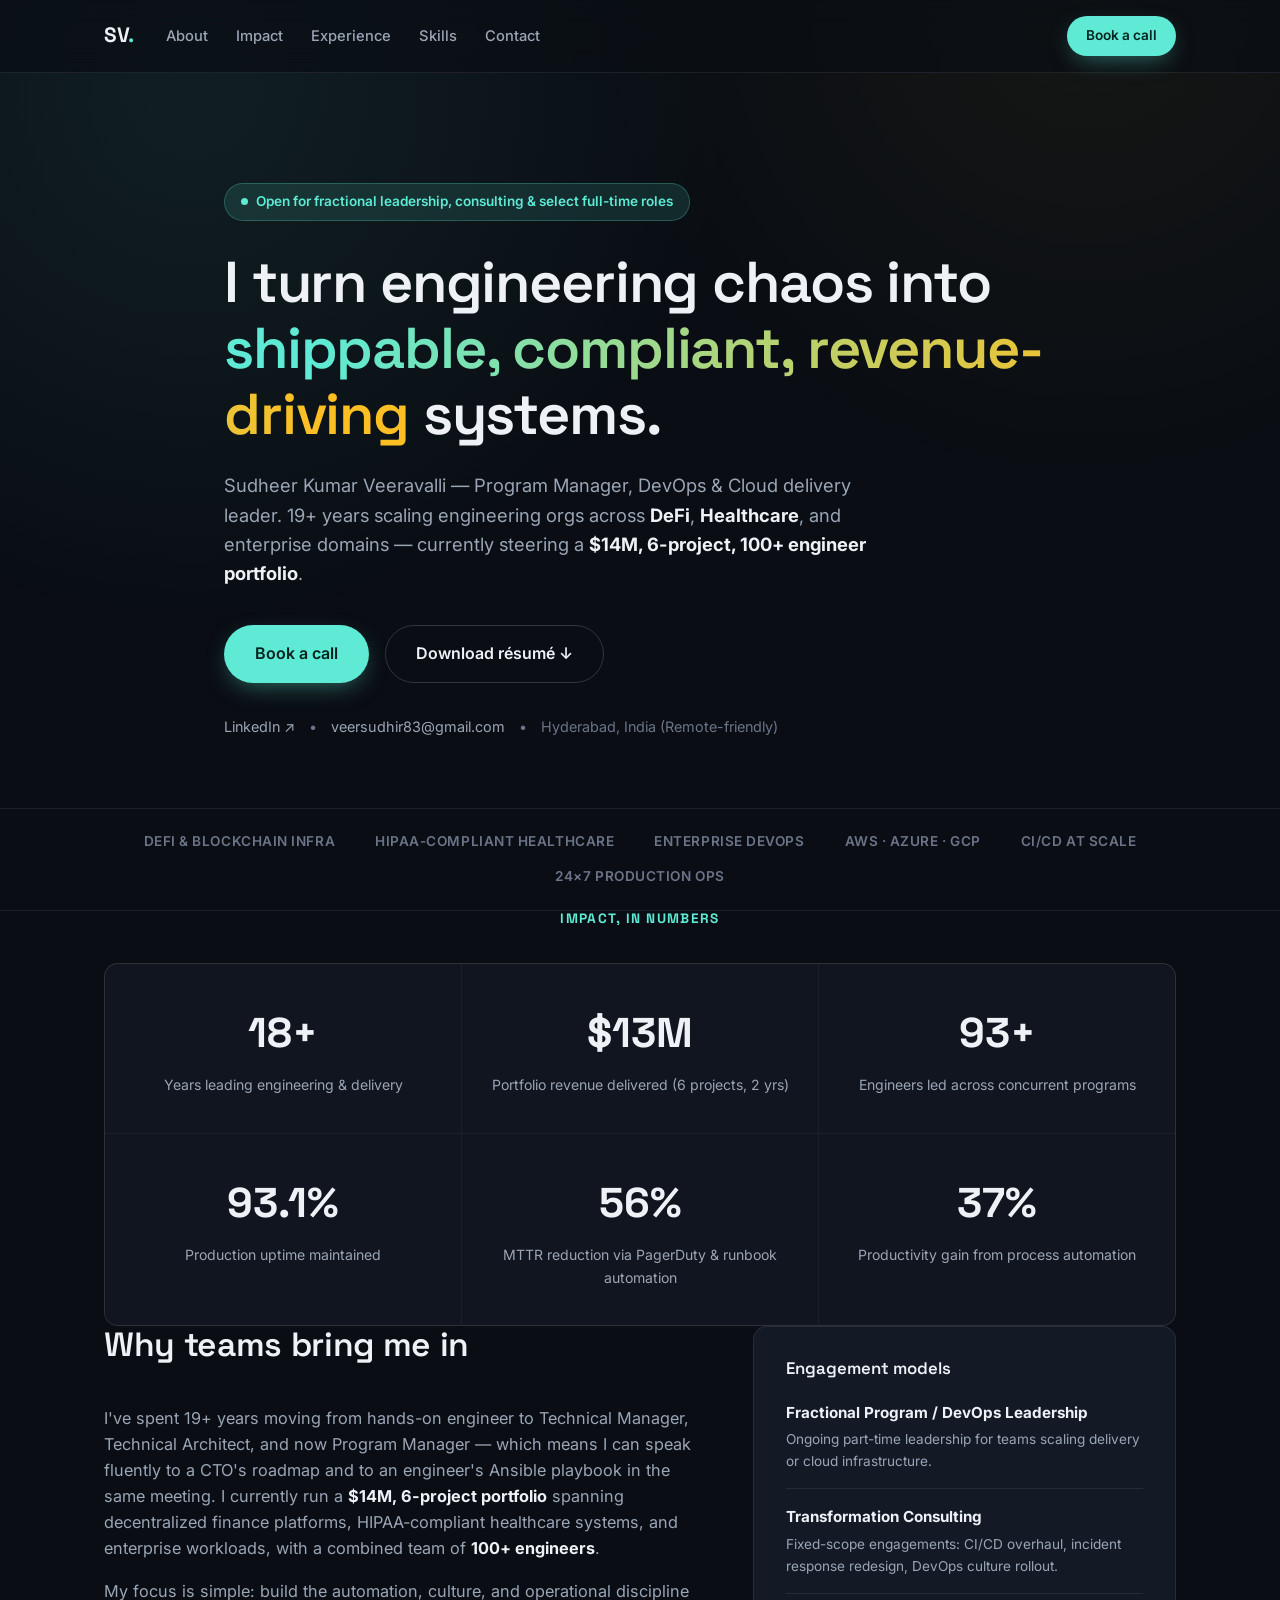
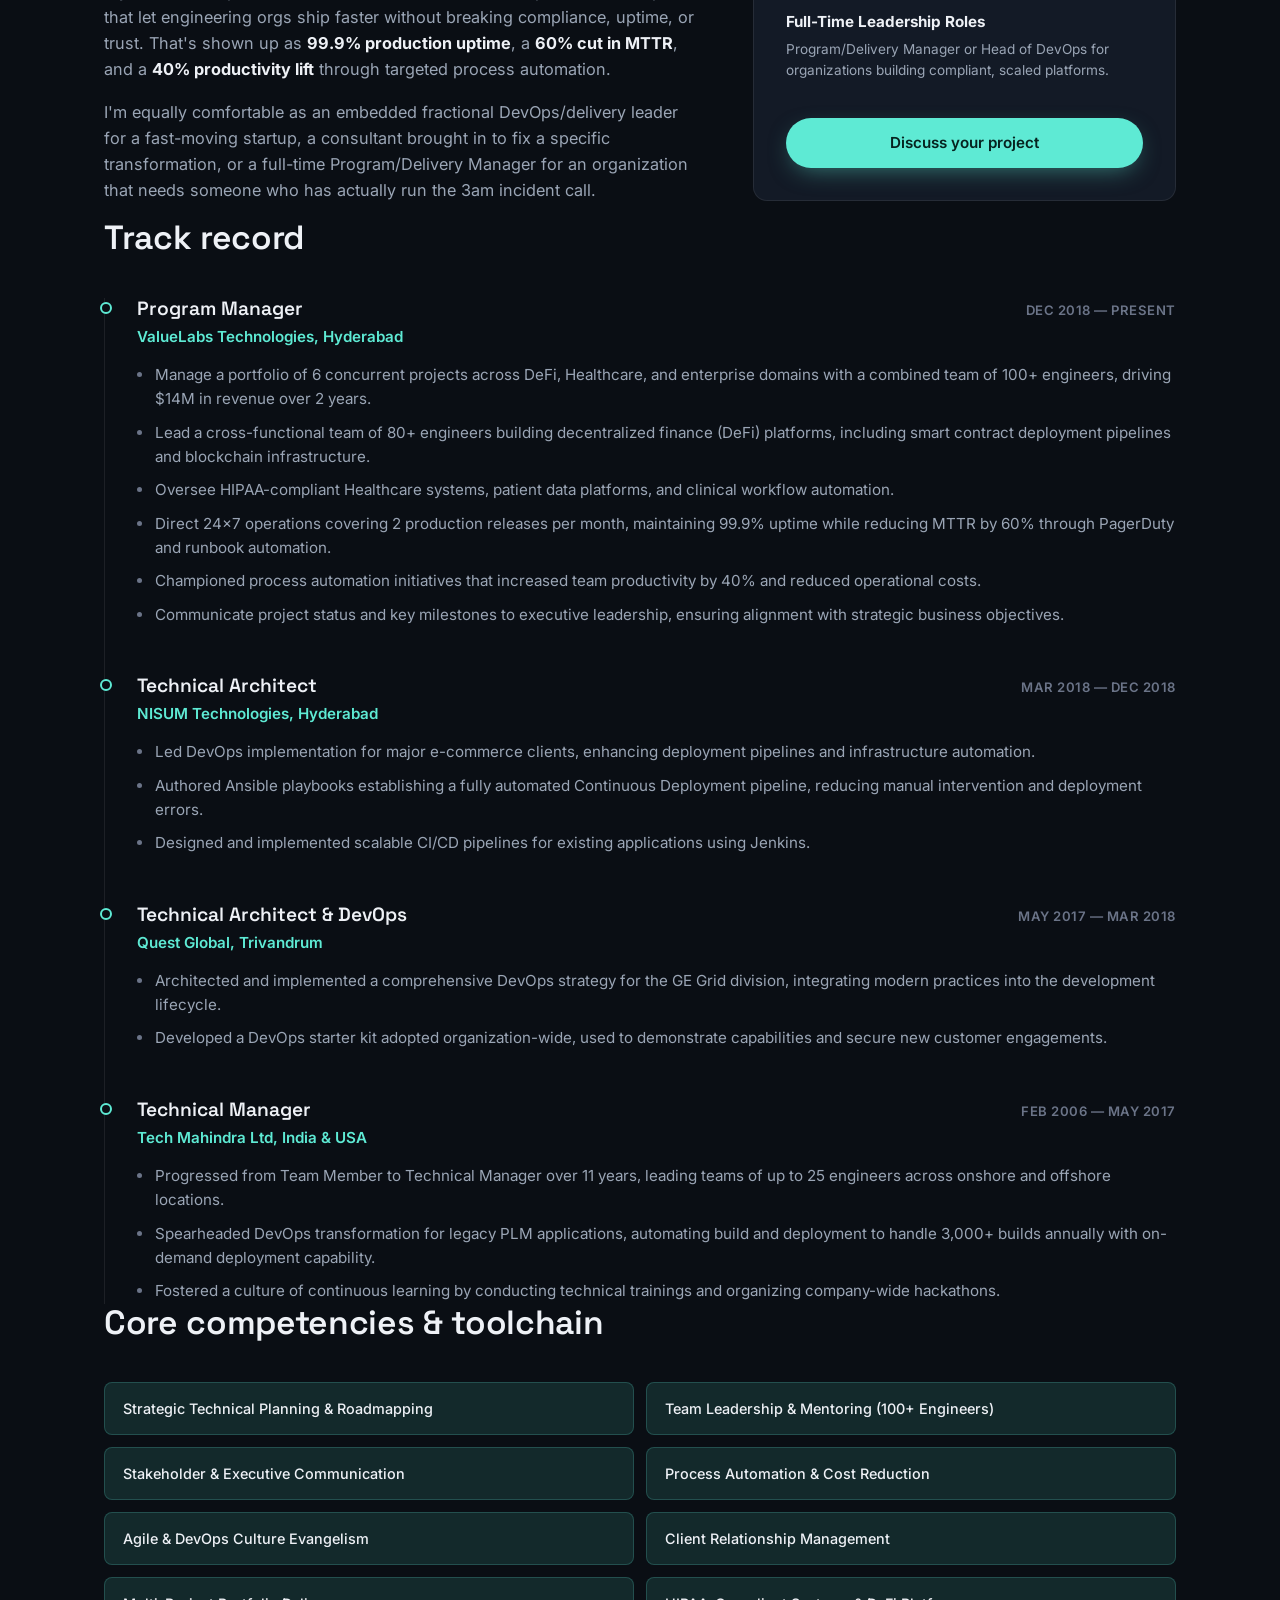
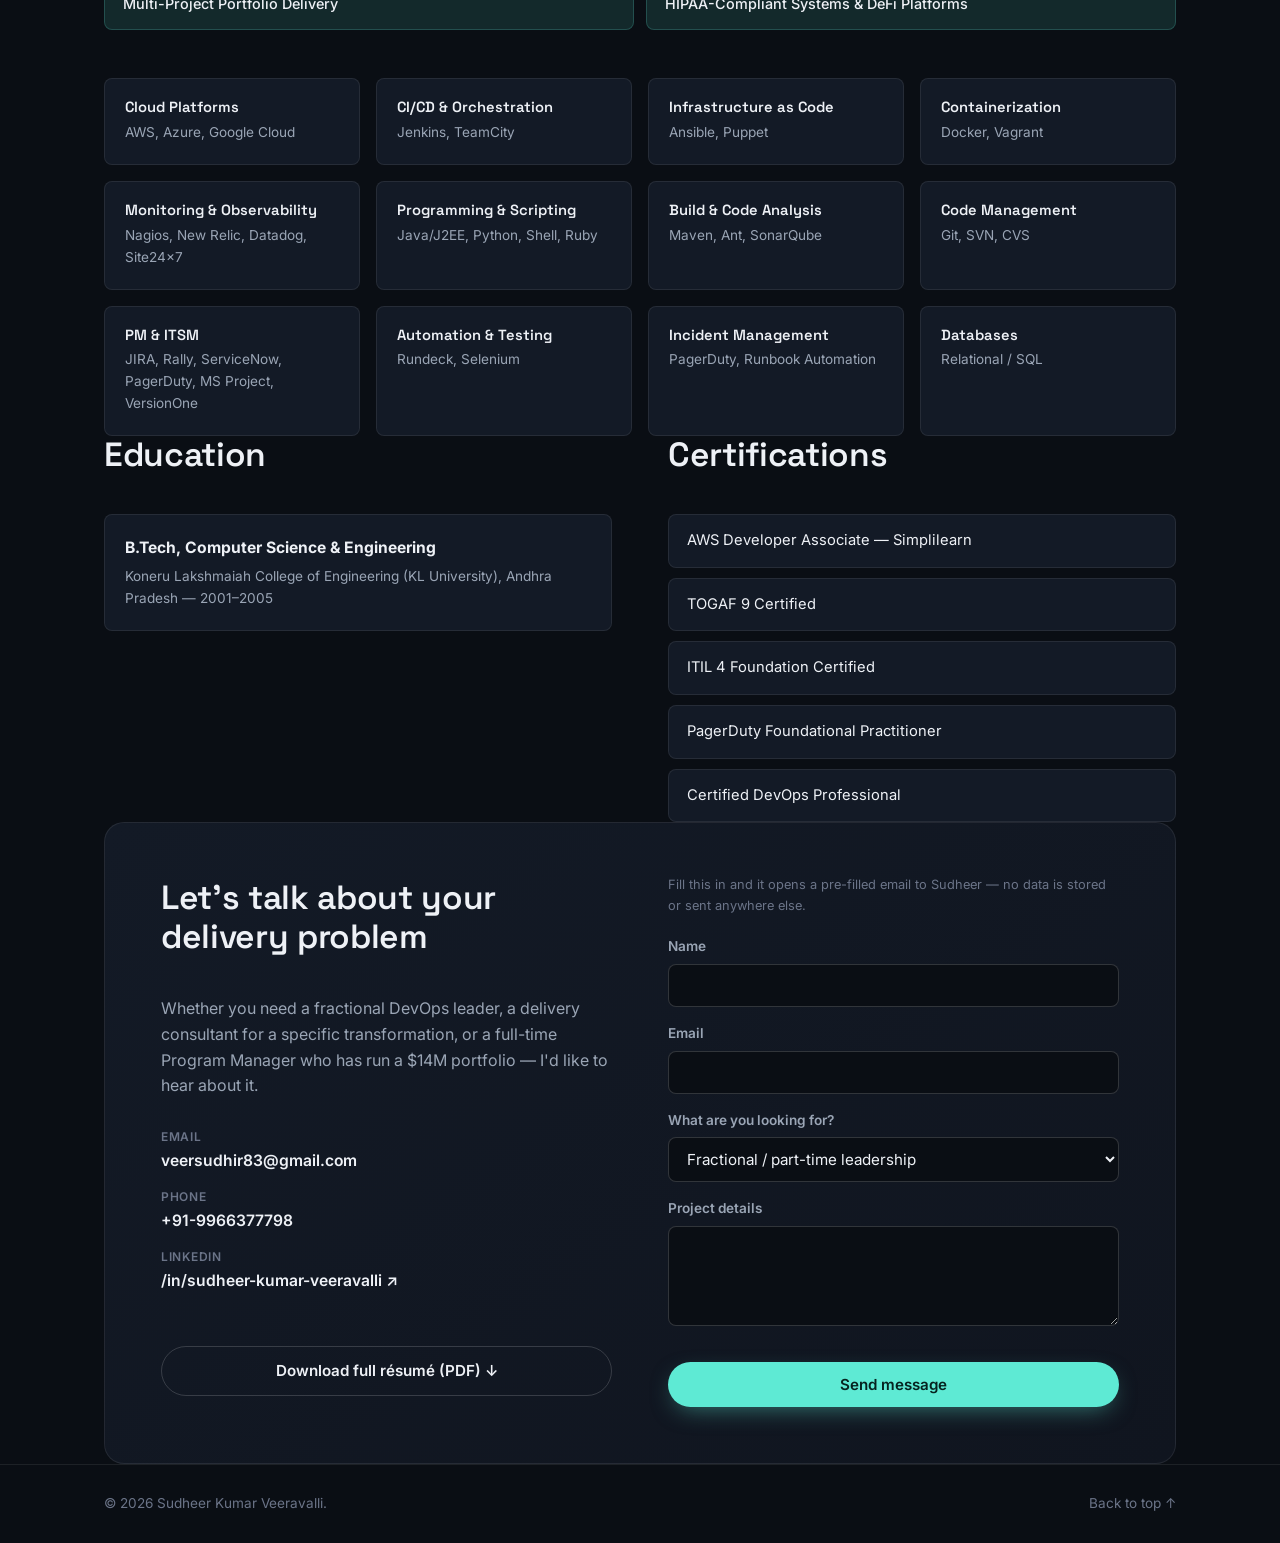
==== index.html @ fd170cf3 "Initial portfolio site Static HTML/CSS/JS landing page marketing Sudheer as a freelance/fractional D" ====
<!DOCTYPE html>
<html lang="en">
<head>
<meta charset="UTF-8">
<meta name="viewport" content="width=device-width, initial-scale=1.0">
<title>Sudheer Kumar Veeravalli — DevOps, Cloud &amp; DeFi Delivery Leader</title>
<meta name="description" content="Program Manager with 19+ years leading DevOps transformations, cloud infrastructure, and DeFi/Healthcare engineering teams. Available for fractional leadership, consulting, and full-time roles.">
<link rel="icon" href="data:,">
<link rel="preconnect" href="https://fonts.googleapis.com">
<link rel="preconnect" href="https://fonts.gstatic.com" crossorigin>
<link href="https://fonts.googleapis.com/css2?family=Space+Grotesk:wght@500;600;700&family=Inter:wght@400;500;600;700;800&display=swap" rel="stylesheet">
<link rel="stylesheet" href="css/styles.css">
</head>
<body>

<div class="noise-overlay" aria-hidden="true"></div>

<header class="site-header" id="top">
  <nav class="nav container">
    <a href="#top" class="brand">SV<span class="brand-dot">.</span></a>
    <ul class="nav-links">
      <li><a href="#about">About</a></li>
      <li><a href="#impact">Impact</a></li>
      <li><a href="#experience">Experience</a></li>
      <li><a href="#skills">Skills</a></li>
      <li><a href="#contact">Contact</a></li>
    </ul>
    <a href="#contact" class="btn btn-small btn-primary nav-cta">Book a call</a>
    <button class="nav-toggle" id="navToggle" aria-label="Toggle navigation" aria-expanded="false">
      <span></span><span></span><span></span>
    </button>
  </nav>
</header>

<main>

  <!-- HERO -->
  <section class="hero container" id="hero">
    <div class="hero-eyebrow reveal">
      <span class="pulse-dot" aria-hidden="true"></span>
      Open for fractional leadership, consulting &amp; select full-time roles
    </div>
    <h1 class="hero-title reveal">
      I turn engineering chaos into <span class="text-gradient">shippable, compliant, revenue-driving</span> systems.
    </h1>
    <p class="hero-subtitle reveal">
      Sudheer Kumar Veeravalli — Program Manager, DevOps &amp; Cloud delivery leader. 19+ years scaling
      engineering orgs across <strong>DeFi</strong>, <strong>Healthcare</strong>, and enterprise domains —
      currently steering a <strong>$14M, 6-project, 100+ engineer portfolio</strong>.
    </p>
    <div class="hero-actions reveal">
      <a href="#contact" class="btn btn-primary btn-large">Book a call</a>
      <a href="assets/Sudheer_Veeravalli_Resume.pdf" class="btn btn-ghost btn-large" download>Download résumé ↓</a>
    </div>
    <div class="hero-meta reveal">
      <a href="https://linkedin.com/in/sudheer-kumar-veeravalli" target="_blank" rel="noopener">LinkedIn ↗</a>
      <span class="dot-sep">•</span>
      <a href="mailto:veersudhir83@gmail.com">veersudhir83@gmail.com</a>
      <span class="dot-sep">•</span>
      <span>Hyderabad, India (Remote-friendly)</span>
    </div>
  </section>

  <!-- LOGOS / DOMAINS STRIP -->
  <section class="domains-strip reveal" aria-label="Domains of expertise">
    <div class="container domains-track">
      <span>DeFi &amp; Blockchain Infra</span>
      <span>HIPAA-Compliant Healthcare</span>
      <span>Enterprise DevOps</span>
      <span>AWS · Azure · GCP</span>
      <span>CI/CD at Scale</span>
      <span>24×7 Production Ops</span>
    </div>
  </section>

  <!-- IMPACT / METRICS -->
  <section class="impact container" id="impact">
    <h2 class="section-kicker reveal">Impact, in numbers</h2>
    <div class="impact-grid">
      <div class="impact-card reveal">
        <div class="impact-number" data-count="19" data-suffix="+">0</div>
        <div class="impact-label">Years leading engineering &amp; delivery</div>
      </div>
      <div class="impact-card reveal">
        <div class="impact-number" data-count="14" data-prefix="$" data-suffix="M">0</div>
        <div class="impact-label">Portfolio revenue delivered (6 projects, 2 yrs)</div>
      </div>
      <div class="impact-card reveal">
        <div class="impact-number" data-count="100" data-suffix="+">0</div>
        <div class="impact-label">Engineers led across concurrent programs</div>
      </div>
      <div class="impact-card reveal">
        <div class="impact-number" data-count="99.9" data-suffix="%">0</div>
        <div class="impact-label">Production uptime maintained</div>
      </div>
      <div class="impact-card reveal">
        <div class="impact-number" data-count="60" data-suffix="%">0</div>
        <div class="impact-label">MTTR reduction via PagerDuty &amp; runbook automation</div>
      </div>
      <div class="impact-card reveal">
        <div class="impact-number" data-count="40" data-suffix="%">0</div>
        <div class="impact-label">Productivity gain from process automation</div>
      </div>
    </div>
  </section>

  <!-- ABOUT -->
  <section class="about container" id="about">
    <div class="about-grid">
      <div class="about-copy reveal">
        <h2 class="section-title">Why teams bring me in</h2>
        <p>
          I've spent 19+ years moving from hands-on engineer to Technical Manager, Technical Architect, and
          now Program Manager — which means I can speak fluently to a CTO's roadmap and to an engineer's
          Ansible playbook in the same meeting. I currently run a <strong>$14M, 6-project portfolio</strong>
          spanning decentralized finance platforms, HIPAA-compliant healthcare systems, and enterprise
          workloads, with a combined team of <strong>100+ engineers</strong>.
        </p>
        <p>
          My focus is simple: build the automation, culture, and operational discipline that let engineering
          orgs ship faster without breaking compliance, uptime, or trust. That's shown up as
          <strong>99.9% production uptime</strong>, a <strong>60% cut in MTTR</strong>, and a
          <strong>40% productivity lift</strong> through targeted process automation.
        </p>
        <p>
          I'm equally comfortable as an embedded fractional DevOps/delivery leader for a fast-moving startup,
          a consultant brought in to fix a specific transformation, or a full-time Program/Delivery Manager
          for an organization that needs someone who has actually run the 3am incident call.
        </p>
      </div>
      <aside class="about-card reveal">
        <h3>Engagement models</h3>
        <ul class="engagement-list">
          <li>
            <strong>Fractional Program / DevOps Leadership</strong>
            <span>Ongoing part-time leadership for teams scaling delivery or cloud infrastructure.</span>
          </li>
          <li>
            <strong>Transformation Consulting</strong>
            <span>Fixed-scope engagements: CI/CD overhaul, incident response redesign, DevOps culture rollout.</span>
          </li>
          <li>
            <strong>Full-Time Leadership Roles</strong>
            <span>Program/Delivery Manager or Head of DevOps for organizations building compliant, scaled platforms.</span>
          </li>
        </ul>
        <a href="#contact" class="btn btn-primary btn-full">Discuss your project</a>
      </aside>
    </div>
  </section>

  <!-- EXPERIENCE -->
  <section class="experience container" id="experience">
    <h2 class="section-title reveal">Track record</h2>
    <div class="timeline">

      <div class="timeline-item reveal">
        <div class="timeline-dot"></div>
        <div class="timeline-content">
          <div class="timeline-head">
            <h3>Program Manager</h3>
            <span class="timeline-date">Dec 2018 — Present</span>
          </div>
          <div class="timeline-org">ValueLabs Technologies, Hyderabad</div>
          <ul>
            <li>Manage a portfolio of 6 concurrent projects across DeFi, Healthcare, and enterprise domains with a combined team of 100+ engineers, driving $14M in revenue over 2 years.</li>
            <li>Lead a cross-functional team of 80+ engineers building decentralized finance (DeFi) platforms, including smart contract deployment pipelines and blockchain infrastructure.</li>
            <li>Oversee HIPAA-compliant Healthcare systems, patient data platforms, and clinical workflow automation.</li>
            <li>Direct 24×7 operations covering 2 production releases per month, maintaining 99.9% uptime while reducing MTTR by 60% through PagerDuty and runbook automation.</li>
            <li>Championed process automation initiatives that increased team productivity by 40% and reduced operational costs.</li>
            <li>Communicate project status and key milestones to executive leadership, ensuring alignment with strategic business objectives.</li>
          </ul>
        </div>
      </div>

      <div class="timeline-item reveal">
        <div class="timeline-dot"></div>
        <div class="timeline-content">
          <div class="timeline-head">
            <h3>Technical Architect</h3>
            <span class="timeline-date">Mar 2018 — Dec 2018</span>
          </div>
          <div class="timeline-org">NISUM Technologies, Hyderabad</div>
          <ul>
            <li>Led DevOps implementation for major e-commerce clients, enhancing deployment pipelines and infrastructure automation.</li>
            <li>Authored Ansible playbooks establishing a fully automated Continuous Deployment pipeline, reducing manual intervention and deployment errors.</li>
            <li>Designed and implemented scalable CI/CD pipelines for existing applications using Jenkins.</li>
          </ul>
        </div>
      </div>

      <div class="timeline-item reveal">
        <div class="timeline-dot"></div>
        <div class="timeline-content">
          <div class="timeline-head">
            <h3>Technical Architect &amp; DevOps</h3>
            <span class="timeline-date">May 2017 — Mar 2018</span>
          </div>
          <div class="timeline-org">Quest Global, Trivandrum</div>
          <ul>
            <li>Architected and implemented a comprehensive DevOps strategy for the GE Grid division, integrating modern practices into the development lifecycle.</li>
            <li>Developed a DevOps starter kit adopted organization-wide, used to demonstrate capabilities and secure new customer engagements.</li>
          </ul>
        </div>
      </div>

      <div class="timeline-item reveal">
        <div class="timeline-dot"></div>
        <div class="timeline-content">
          <div class="timeline-head">
            <h3>Technical Manager</h3>
            <span class="timeline-date">Feb 2006 — May 2017</span>
          </div>
          <div class="timeline-org">Tech Mahindra Ltd, India &amp; USA</div>
          <ul>
            <li>Progressed from Team Member to Technical Manager over 11 years, leading teams of up to 25 engineers across onshore and offshore locations.</li>
            <li>Spearheaded DevOps transformation for legacy PLM applications, automating build and deployment to handle 3,000+ builds annually with on-demand deployment capability.</li>
            <li>Fostered a culture of continuous learning by conducting technical trainings and organizing company-wide hackathons.</li>
          </ul>
        </div>
      </div>

    </div>
  </section>

  <!-- SKILLS -->
  <section class="skills container" id="skills">
    <h2 class="section-title reveal">Core competencies &amp; toolchain</h2>

    <div class="competency-grid reveal">
      <div class="competency-chip">Strategic Technical Planning &amp; Roadmapping</div>
      <div class="competency-chip">Team Leadership &amp; Mentoring (100+ Engineers)</div>
      <div class="competency-chip">Stakeholder &amp; Executive Communication</div>
      <div class="competency-chip">Process Automation &amp; Cost Reduction</div>
      <div class="competency-chip">Agile &amp; DevOps Culture Evangelism</div>
      <div class="competency-chip">Client Relationship Management</div>
      <div class="competency-chip">Multi-Project Portfolio Delivery</div>
      <div class="competency-chip">HIPAA-Compliant Systems &amp; DeFi Platforms</div>
    </div>

    <div class="skills-grid">
      <div class="skill-card reveal">
        <h4>Cloud Platforms</h4>
        <p>AWS, Azure, Google Cloud</p>
      </div>
      <div class="skill-card reveal">
        <h4>CI/CD &amp; Orchestration</h4>
        <p>Jenkins, TeamCity</p>
      </div>
      <div class="skill-card reveal">
        <h4>Infrastructure as Code</h4>
        <p>Ansible, Puppet</p>
      </div>
      <div class="skill-card reveal">
        <h4>Containerization</h4>
        <p>Docker, Vagrant</p>
      </div>
      <div class="skill-card reveal">
        <h4>Monitoring &amp; Observability</h4>
        <p>Nagios, New Relic, Datadog, Site24x7</p>
      </div>
      <div class="skill-card reveal">
        <h4>Programming &amp; Scripting</h4>
        <p>Java/J2EE, Python, Shell, Ruby</p>
      </div>
      <div class="skill-card reveal">
        <h4>Build &amp; Code Analysis</h4>
        <p>Maven, Ant, SonarQube</p>
      </div>
      <div class="skill-card reveal">
        <h4>Code Management</h4>
        <p>Git, SVN, CVS</p>
      </div>
      <div class="skill-card reveal">
        <h4>PM &amp; ITSM</h4>
        <p>JIRA, Rally, ServiceNow, PagerDuty, MS Project, VersionOne</p>
      </div>
      <div class="skill-card reveal">
        <h4>Automation &amp; Testing</h4>
        <p>Rundeck, Selenium</p>
      </div>
      <div class="skill-card reveal">
        <h4>Incident Management</h4>
        <p>PagerDuty, Runbook Automation</p>
      </div>
      <div class="skill-card reveal">
        <h4>Databases</h4>
        <p>Relational / SQL</p>
      </div>
    </div>
  </section>

  <!-- EDUCATION & CERTS -->
  <section class="credentials container" id="credentials">
    <div class="credentials-grid">
      <div class="reveal">
        <h2 class="section-title">Education</h2>
        <div class="credential-item">
          <strong>B.Tech, Computer Science &amp; Engineering</strong>
          <span>Koneru Lakshmaiah College of Engineering (KL University), Andhra Pradesh — 2001–2005</span>
        </div>
      </div>
      <div class="reveal">
        <h2 class="section-title">Certifications</h2>
        <ul class="cert-list">
          <li>AWS Developer Associate — Simplilearn</li>
          <li>TOGAF 9 Certified</li>
          <li>ITIL 4 Foundation Certified</li>
          <li>PagerDuty Foundational Practitioner</li>
          <li>Certified DevOps Professional</li>
        </ul>
      </div>
    </div>
  </section>

  <!-- CONTACT -->
  <section class="contact container" id="contact">
    <div class="contact-panel reveal">
      <div class="contact-copy">
        <h2 class="section-title">Let's talk about your delivery problem</h2>
        <p>
          Whether you need a fractional DevOps leader, a delivery consultant for a specific transformation,
          or a full-time Program Manager who has run a $14M portfolio — I'd like to hear about it.
        </p>
        <div class="contact-details">
          <a href="mailto:veersudhir83@gmail.com" class="contact-detail">
            <span class="contact-detail-label">Email</span>
            veersudhir83@gmail.com
          </a>
          <a href="tel:+919966377798" class="contact-detail">
            <span class="contact-detail-label">Phone</span>
            +91-9966377798
          </a>
          <a href="https://linkedin.com/in/sudheer-kumar-veeravalli" target="_blank" rel="noopener" class="contact-detail">
            <span class="contact-detail-label">LinkedIn</span>
            /in/sudheer-kumar-veeravalli ↗
          </a>
        </div>
        <a href="assets/Sudheer_Veeravalli_Resume.pdf" class="btn btn-ghost btn-full" download>Download full résumé (PDF) ↓</a>
      </div>

      <form class="contact-form" id="contactForm">
        <p class="form-note">Fill this in and it opens a pre-filled email to Sudheer — no data is stored or sent anywhere else.</p>
        <label>
          Name
          <input type="text" name="name" required>
        </label>
        <label>
          Email
          <input type="email" name="email" required>
        </label>
        <label>
          What are you looking for?
          <select name="engagement">
            <option>Fractional / part-time leadership</option>
            <option>Consulting engagement</option>
            <option>Full-time role</option>
            <option>Something else</option>
          </select>
        </label>
        <label>
          Project details
          <textarea name="message" rows="4" required></textarea>
        </label>
        <button type="submit" class="btn btn-primary btn-full">Send message</button>
      </form>
    </div>
  </section>

</main>

<footer class="site-footer">
  <div class="container footer-inner">
    <span>© <span id="year"></span> Sudheer Kumar Veeravalli.</span>
    <a href="#top">Back to top ↑</a>
  </div>
</footer>

<script src="js/main.js"></script>
</body>
</html>
---- css/styles.css ----
/* ===== Design tokens ===== */
:root {
  --bg: #0a0e14;
  --bg-elevated: #10151f;
  --bg-card: #131a26;
  --border: rgba(255,255,255,0.08);
  --border-strong: rgba(255,255,255,0.16);
  --text: #eef1f6;
  --text-muted: #9aa5b5;
  --text-faint: #6b7488;
  --accent: #5eead4;
  --accent-strong: #2dd4bf;
  --accent-soft: rgba(94,234,212,0.12);
  --amber: #fbbf24;
  --font-display: 'Space Grotesk', 'Inter', sans-serif;
  --font-body: 'Inter', -apple-system, BlinkMacSystemFont, sans-serif;
  --max-width: 1120px;
  --radius: 14px;
  --radius-sm: 8px;
}

* { box-sizing: border-box; }
html { scroll-behavior: smooth; }

body {
  margin: 0;
  background: var(--bg);
  color: var(--text);
  font-family: var(--font-body);
  line-height: 1.6;
  -webkit-font-smoothing: antialiased;
}

.container {
  max-width: var(--max-width);
  margin: 0 auto;
  padding: 0 24px;
}

.noise-overlay {
  position: fixed;
  inset: 0;
  pointer-events: none;
  z-index: 0;
  background:
    radial-gradient(circle at 15% 10%, rgba(94,234,212,0.08), transparent 40%),
    radial-gradient(circle at 85% 0%, rgba(251,191,36,0.05), transparent 35%);
}

h1, h2, h3, h4 {
  font-family: var(--font-display);
  font-weight: 600;
  line-height: 1.15;
  margin: 0;
}

p { color: var(--text-muted); margin: 0 0 1em; }
a { color: inherit; text-decoration: none; }
ul { padding-left: 0; list-style: none; margin: 0; }

.text-gradient {
  background: linear-gradient(100deg, var(--accent) 10%, var(--amber) 90%);
  -webkit-background-clip: text;
  background-clip: text;
  color: transparent;
}

/* ===== Buttons ===== */
.btn {
  display: inline-flex;
  align-items: center;
  justify-content: center;
  gap: 8px;
  font-family: var(--font-body);
  font-weight: 600;
  font-size: 0.95rem;
  border-radius: 999px;
  padding: 12px 24px;
  border: 1px solid transparent;
  cursor: pointer;
  transition: transform 0.15s ease, background 0.2s ease, border-color 0.2s ease, box-shadow 0.2s ease;
}
.btn:hover { transform: translateY(-2px); }
.btn-primary {
  background: var(--accent);
  color: #06231f;
  box-shadow: 0 8px 24px -8px rgba(94,234,212,0.5);
}
.btn-primary:hover { background: var(--accent-strong); }
.btn-ghost {
  background: transparent;
  border-color: var(--border-strong);
  color: var(--text);
}
.btn-ghost:hover { border-color: var(--accent); color: var(--accent); }
.btn-large { padding: 15px 30px; font-size: 1rem; }
.btn-small { padding: 8px 18px; font-size: 0.85rem; }
.btn-full { width: 100%; margin-top: 20px; }

/* ===== Header / Nav ===== */
.site-header {
  position: sticky;
  top: 0;
  z-index: 50;
  backdrop-filter: blur(12px);
  background: rgba(10,14,20,0.72);
  border-bottom: 1px solid var(--border);
}
.nav {
  display: flex;
  align-items: center;
  gap: 32px;
  padding: 16px 24px;
}
.brand {
  font-family: var(--font-display);
  font-weight: 700;
  font-size: 1.3rem;
  letter-spacing: -0.02em;
}
.brand-dot { color: var(--accent); }
.nav-links {
  display: flex;
  gap: 28px;
  margin: 0 auto 0 0;
}
.nav-links a {
  color: var(--text-muted);
  font-size: 0.92rem;
  font-weight: 500;
  transition: color 0.15s ease;
}
.nav-links a:hover { color: var(--text); }
.nav-cta { flex-shrink: 0; }
.nav-toggle { display: none; }

/* ===== Hero ===== */
.hero {
  padding: 110px 24px 70px;
  max-width: 880px;
  position: relative;
  z-index: 1;
}
.hero-eyebrow {
  display: inline-flex;
  align-items: center;
  gap: 8px;
  font-size: 0.85rem;
  font-weight: 600;
  color: var(--accent);
  background: var(--accent-soft);
  border: 1px solid rgba(94,234,212,0.25);
  padding: 7px 16px;
  border-radius: 999px;
  margin-bottom: 28px;
}
.pulse-dot {
  width: 7px; height: 7px;
  border-radius: 50%;
  background: var(--accent);
  box-shadow: 0 0 0 0 rgba(94,234,212,0.6);
  animation: pulse 2s infinite;
}
@keyframes pulse {
  0% { box-shadow: 0 0 0 0 rgba(94,234,212,0.5); }
  70% { box-shadow: 0 0 0 8px rgba(94,234,212,0); }
  100% { box-shadow: 0 0 0 0 rgba(94,234,212,0); }
}
.hero-title {
  font-size: clamp(2.2rem, 5vw, 3.6rem);
  letter-spacing: -0.02em;
  margin-bottom: 24px;
}
.hero-subtitle {
  font-size: 1.15rem;
  color: var(--text-muted);
  max-width: 680px;
  margin-bottom: 36px;
}
.hero-subtitle strong { color: var(--text); }
.hero-actions {
  display: flex;
  flex-wrap: wrap;
  gap: 16px;
  margin-bottom: 32px;
}
.hero-meta {
  font-size: 0.9rem;
  color: var(--text-faint);
}
.hero-meta a { color: var(--text-muted); }
.hero-meta a:hover { color: var(--accent); }
.dot-sep { margin: 0 10px; }

/* ===== Domains strip ===== */
.domains-strip {
  border-top: 1px solid var(--border);
  border-bottom: 1px solid var(--border);
  padding: 22px 0;
  overflow: hidden;
}
.domains-track {
  display: flex;
  flex-wrap: wrap;
  justify-content: center;
  gap: 14px 40px;
}
.domains-track span {
  font-size: 0.85rem;
  font-weight: 600;
  color: var(--text-faint);
  text-transform: uppercase;
  letter-spacing: 0.04em;
}

/* ===== Section shared ===== */
section { padding: 90px 24px; position: relative; z-index: 1; }
.section-title {
  font-size: clamp(1.6rem, 3vw, 2.1rem);
  margin-bottom: 40px;
  letter-spacing: -0.01em;
}
.section-kicker {
  font-size: 0.85rem;
  font-weight: 700;
  text-transform: uppercase;
  letter-spacing: 0.1em;
  color: var(--accent);
  margin-bottom: 36px;
  text-align: center;
}

/* ===== Impact ===== */
.impact-grid {
  display: grid;
  grid-template-columns: repeat(3, 1fr);
  gap: 1px;
  background: var(--border);
  border: 1px solid var(--border);
  border-radius: var(--radius);
  overflow: hidden;
}
.impact-card {
  background: var(--bg-elevated);
  padding: 36px 28px;
  text-align: center;
}
.impact-number {
  font-family: var(--font-display);
  font-size: clamp(1.8rem, 3.5vw, 2.6rem);
  font-weight: 700;
  color: var(--text);
  margin-bottom: 8px;
}
.impact-label {
  font-size: 0.88rem;
  color: var(--text-muted);
}

/* ===== About ===== */
.about-grid {
  display: grid;
  grid-template-columns: 1.4fr 1fr;
  gap: 56px;
  align-items: start;
}
.about-copy p { font-size: 1.02rem; }
.about-copy strong { color: var(--text); }
.about-card {
  background: var(--bg-card);
  border: 1px solid var(--border);
  border-radius: var(--radius);
  padding: 32px;
}
.about-card h3 {
  font-size: 1.05rem;
  margin-bottom: 22px;
}
.engagement-list li {
  display: flex;
  flex-direction: column;
  gap: 4px;
  padding: 16px 0;
  border-top: 1px solid var(--border);
}
.engagement-list li:first-child { border-top: none; padding-top: 0; }
.engagement-list strong { font-size: 0.95rem; }
.engagement-list span { font-size: 0.85rem; color: var(--text-muted); }

/* ===== Timeline ===== */
.timeline {
  position: relative;
  padding-left: 32px;
  border-left: 1px solid var(--border);
}
.timeline-item {
  position: relative;
  padding-bottom: 48px;
}
.timeline-item:last-child { padding-bottom: 0; }
.timeline-dot {
  position: absolute;
  left: -37.5px;
  top: 4px;
  width: 12px;
  height: 12px;
  border-radius: 50%;
  background: var(--bg);
  border: 2px solid var(--accent);
}
.timeline-head {
  display: flex;
  justify-content: space-between;
  align-items: baseline;
  flex-wrap: wrap;
  gap: 8px 16px;
  margin-bottom: 4px;
}
.timeline-head h3 { font-size: 1.2rem; }
.timeline-date {
  font-size: 0.82rem;
  color: var(--text-faint);
  font-weight: 600;
  text-transform: uppercase;
  letter-spacing: 0.04em;
}
.timeline-org {
  font-size: 0.95rem;
  color: var(--accent);
  font-weight: 600;
  margin-bottom: 14px;
}
.timeline-content ul { display: flex; flex-direction: column; gap: 9px; }
.timeline-content li {
  color: var(--text-muted);
  font-size: 0.95rem;
  padding-left: 18px;
  position: relative;
}
.timeline-content li::before {
  content: "";
  position: absolute;
  left: 0; top: 9px;
  width: 5px; height: 5px;
  border-radius: 50%;
  background: var(--text-faint);
}

/* ===== Skills ===== */
.competency-grid {
  display: grid;
  grid-template-columns: repeat(2, 1fr);
  gap: 12px;
  margin-bottom: 48px;
}
.competency-chip {
  background: var(--accent-soft);
  border: 1px solid rgba(94,234,212,0.2);
  color: var(--text);
  font-size: 0.9rem;
  font-weight: 500;
  padding: 14px 18px;
  border-radius: var(--radius-sm);
}
.skills-grid {
  display: grid;
  grid-template-columns: repeat(4, 1fr);
  gap: 16px;
}
.skill-card {
  background: var(--bg-card);
  border: 1px solid var(--border);
  border-radius: var(--radius-sm);
  padding: 20px;
  transition: border-color 0.2s ease, transform 0.2s ease;
}
.skill-card:hover { border-color: var(--border-strong); transform: translateY(-3px); }
.skill-card h4 { font-size: 0.92rem; margin-bottom: 6px; }
.skill-card p { font-size: 0.85rem; margin: 0; color: var(--text-muted); }

/* ===== Credentials ===== */
.credentials-grid {
  display: grid;
  grid-template-columns: 1fr 1fr;
  gap: 56px;
}
.credential-item {
  display: flex;
  flex-direction: column;
  gap: 6px;
  background: var(--bg-card);
  border: 1px solid var(--border);
  border-radius: var(--radius-sm);
  padding: 20px;
}
.credential-item strong { font-size: 0.98rem; }
.credential-item span { font-size: 0.85rem; color: var(--text-muted); }
.cert-list { display: flex; flex-direction: column; gap: 10px; }
.cert-list li {
  background: var(--bg-card);
  border: 1px solid var(--border);
  border-radius: var(--radius-sm);
  padding: 14px 18px;
  font-size: 0.92rem;
}

/* ===== Contact ===== */
.contact-panel {
  background: linear-gradient(145deg, var(--bg-card), var(--bg-elevated));
  border: 1px solid var(--border);
  border-radius: 20px;
  padding: 56px;
  display: grid;
  grid-template-columns: 1fr 1fr;
  gap: 56px;
}
.contact-copy p { font-size: 1rem; margin-bottom: 28px; }
.contact-details {
  display: flex;
  flex-direction: column;
  gap: 14px;
  margin-bottom: 32px;
}
.contact-detail {
  font-size: 0.98rem;
  font-weight: 600;
  color: var(--text);
  transition: color 0.15s ease;
}
.contact-detail:hover { color: var(--accent); }
.contact-detail-label {
  display: block;
  font-size: 0.75rem;
  font-weight: 600;
  text-transform: uppercase;
  letter-spacing: 0.06em;
  color: var(--text-faint);
  margin-bottom: 2px;
}
.contact-form {
  display: flex;
  flex-direction: column;
  gap: 16px;
}
.form-note {
  font-size: 0.8rem;
  color: var(--text-faint);
  margin: -4px 0 4px;
}
.contact-form label {
  display: flex;
  flex-direction: column;
  gap: 6px;
  font-size: 0.85rem;
  font-weight: 600;
  color: var(--text-muted);
}
.contact-form input,
.contact-form select,
.contact-form textarea {
  font-family: var(--font-body);
  background: var(--bg);
  border: 1px solid var(--border-strong);
  border-radius: var(--radius-sm);
  padding: 11px 14px;
  color: var(--text);
  font-size: 0.95rem;
  resize: vertical;
}
.contact-form input:focus,
.contact-form select:focus,
.contact-form textarea:focus {
  outline: none;
  border-color: var(--accent);
}

/* ===== Footer ===== */
.site-footer {
  border-top: 1px solid var(--border);
  padding: 28px 0;
}
.footer-inner {
  display: flex;
  justify-content: space-between;
  font-size: 0.85rem;
  color: var(--text-faint);
}
.footer-inner a:hover { color: var(--accent); }

/* ===== Scroll reveal ===== */
.reveal {
  opacity: 0;
  transform: translateY(16px);
  transition: opacity 0.6s ease, transform 0.6s ease;
}
.reveal.is-visible {
  opacity: 1;
  transform: translateY(0);
}

/* ===== Responsive ===== */
@media (max-width: 860px) {
  .nav-links {
    display: none;
    position: absolute;
    top: 100%;
    left: 0;
    right: 0;
    flex-direction: column;
    gap: 0;
    background: var(--bg-elevated);
    border-bottom: 1px solid var(--border);
    padding: 8px 24px 16px;
  }
  .nav-links.open { display: flex; }
  .nav-links a { display: block; padding: 12px 0; border-top: 1px solid var(--border); }
  .nav-links li:first-child a { border-top: none; }
  .nav-toggle {
    display: flex;
    flex-direction: column;
    gap: 5px;
    background: none;
    border: none;
    cursor: pointer;
    padding: 4px;
    margin-left: auto;
  }
  .nav-toggle span { width: 22px; height: 2px; background: var(--text); border-radius: 2px; }
  .nav-cta { display: none; }
  .about-grid, .contact-panel, .credentials-grid { grid-template-columns: 1fr; }
  .impact-grid { grid-template-columns: repeat(2, 1fr); }
  .competency-grid { grid-template-columns: 1fr; }
  .skills-grid { grid-template-columns: repeat(2, 1fr); }
  .contact-panel { padding: 32px 24px; }
}
@media (max-width: 520px) {
  .impact-grid { grid-template-columns: 1fr; }
  .skills-grid { grid-template-columns: 1fr; }
  .hero { padding-top: 90px; }
}
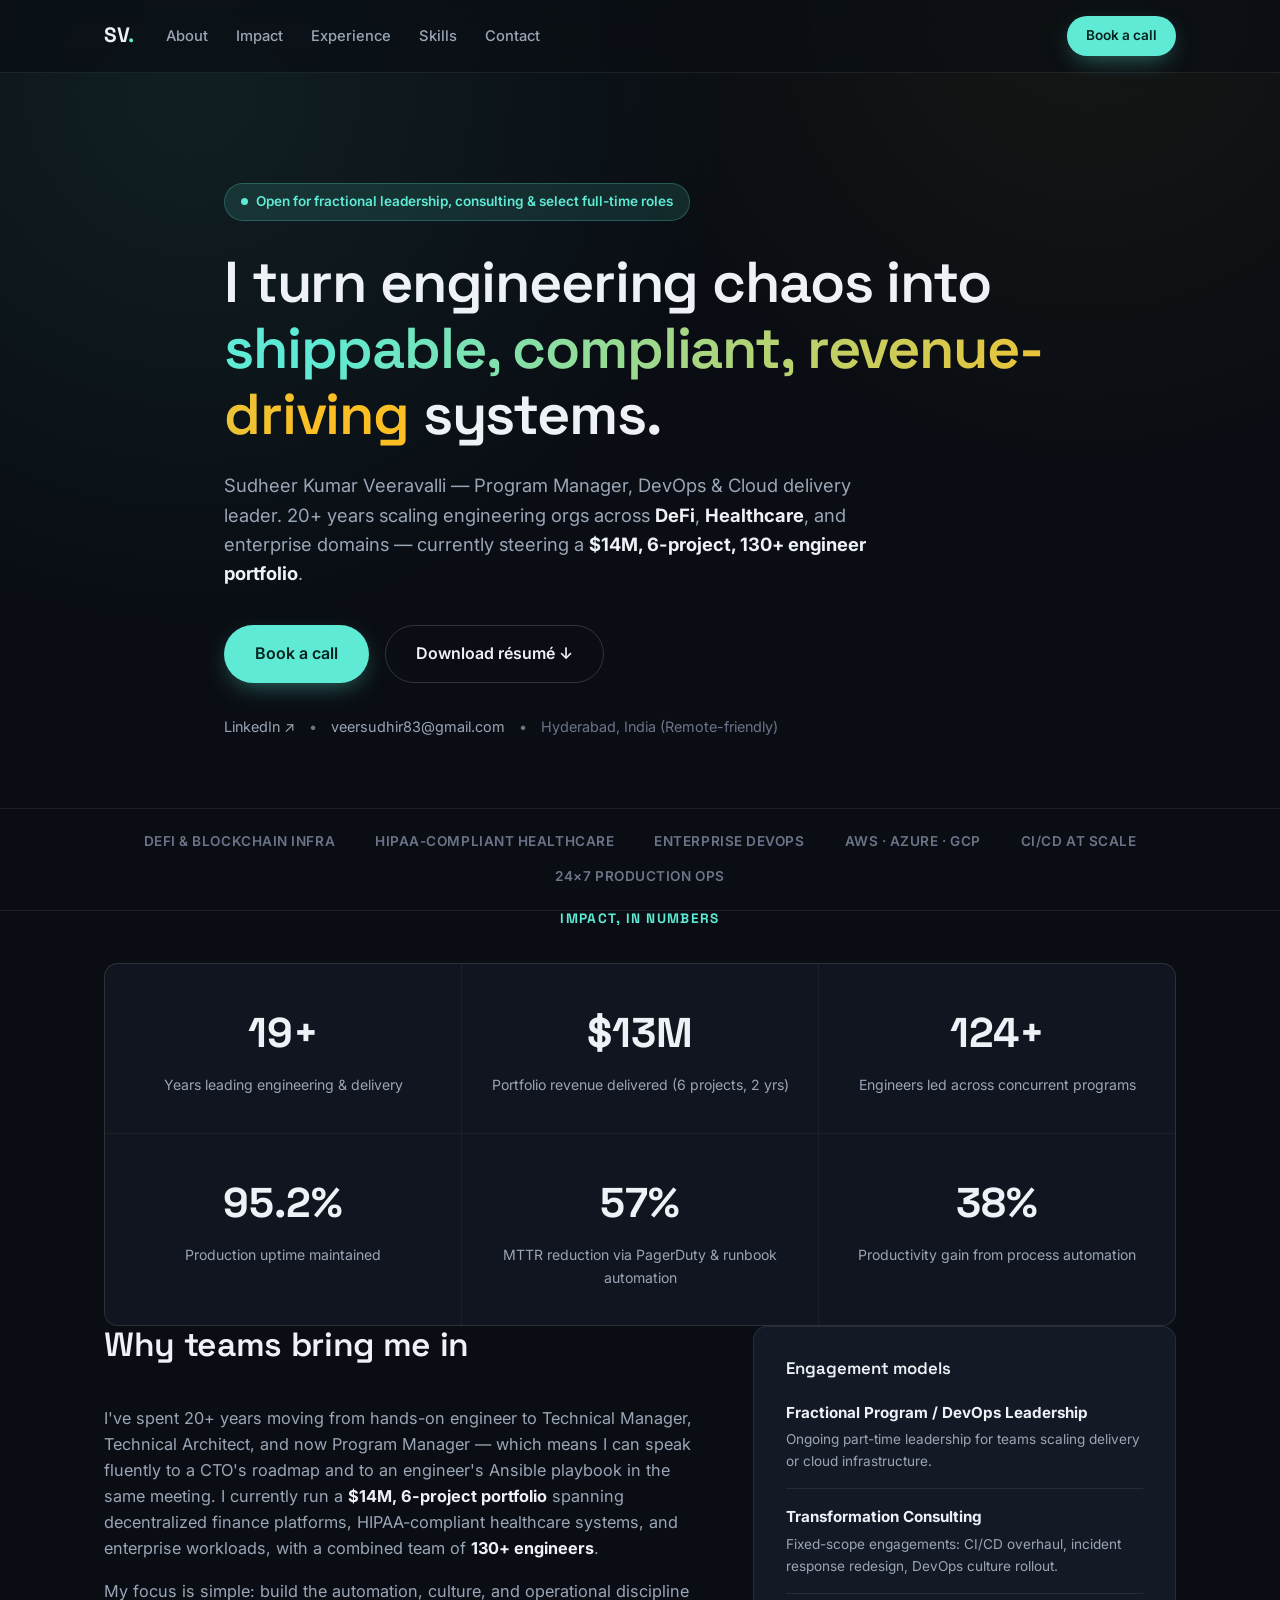
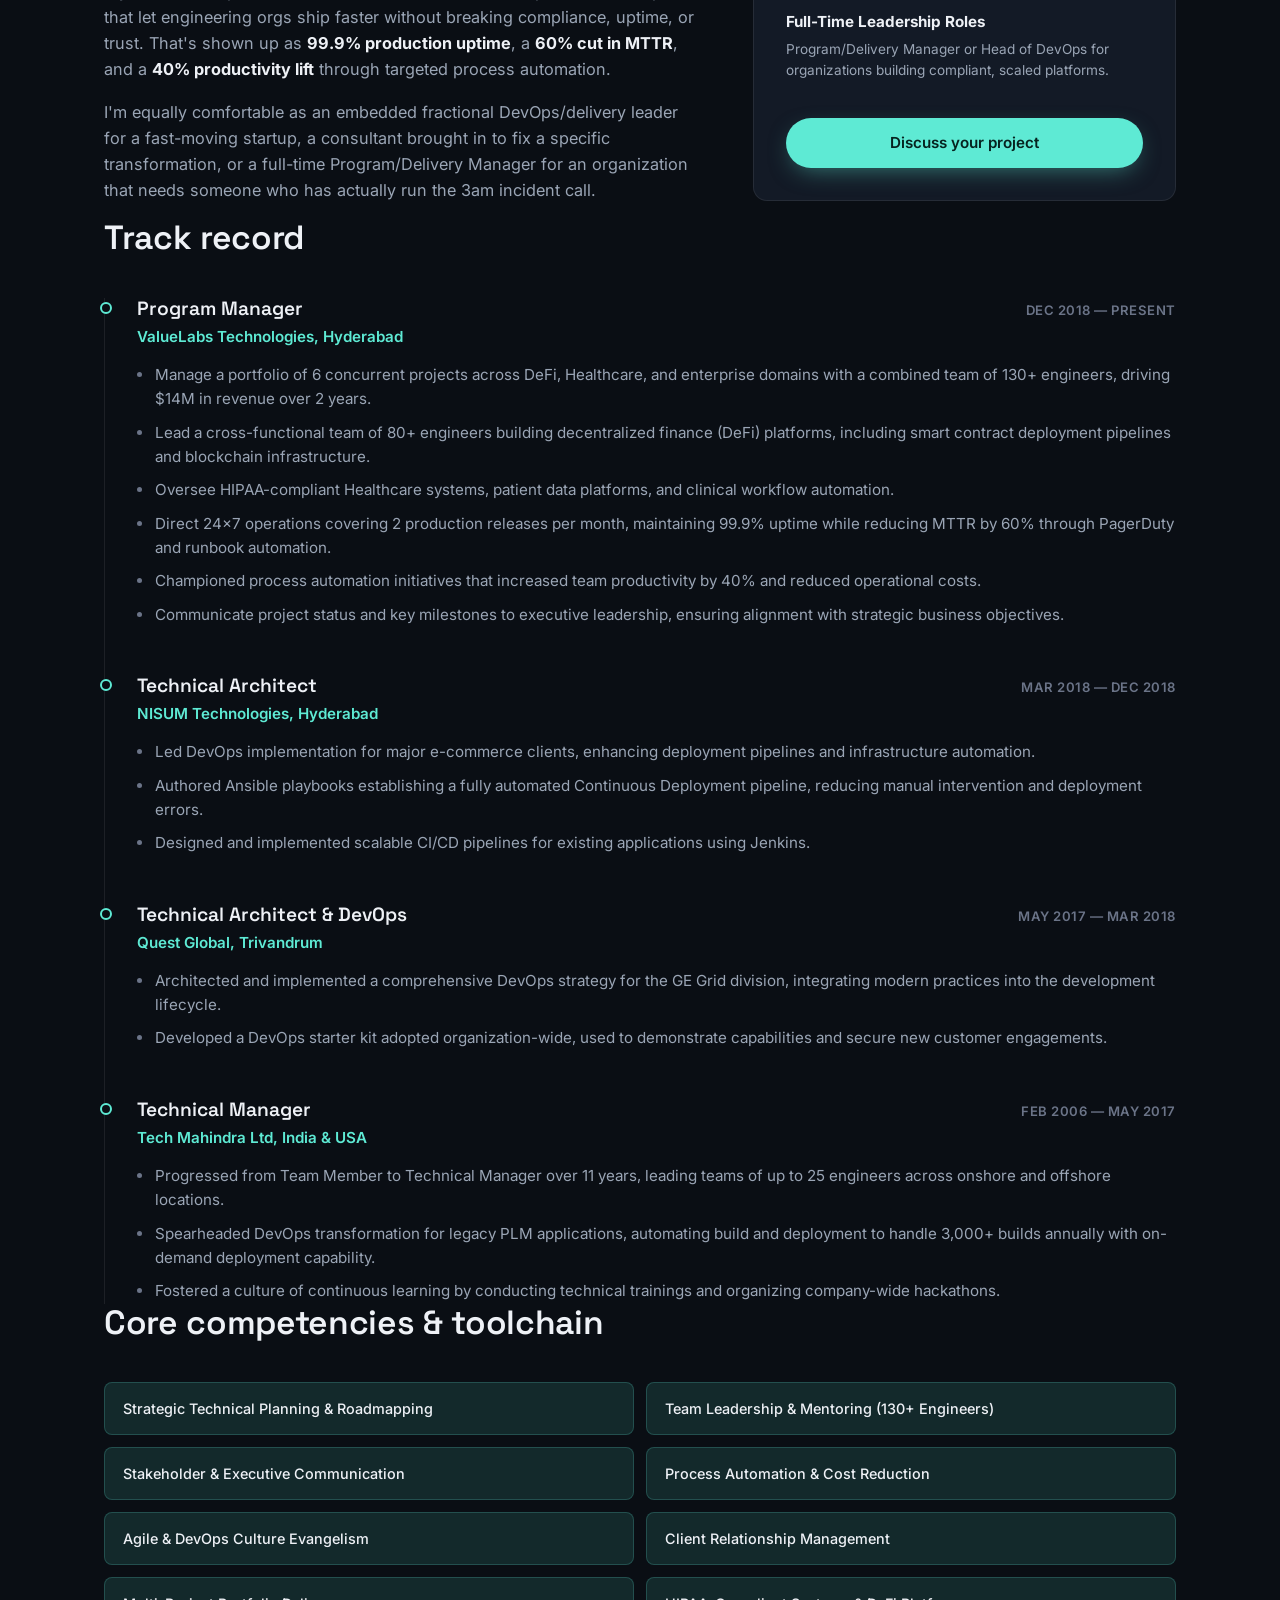
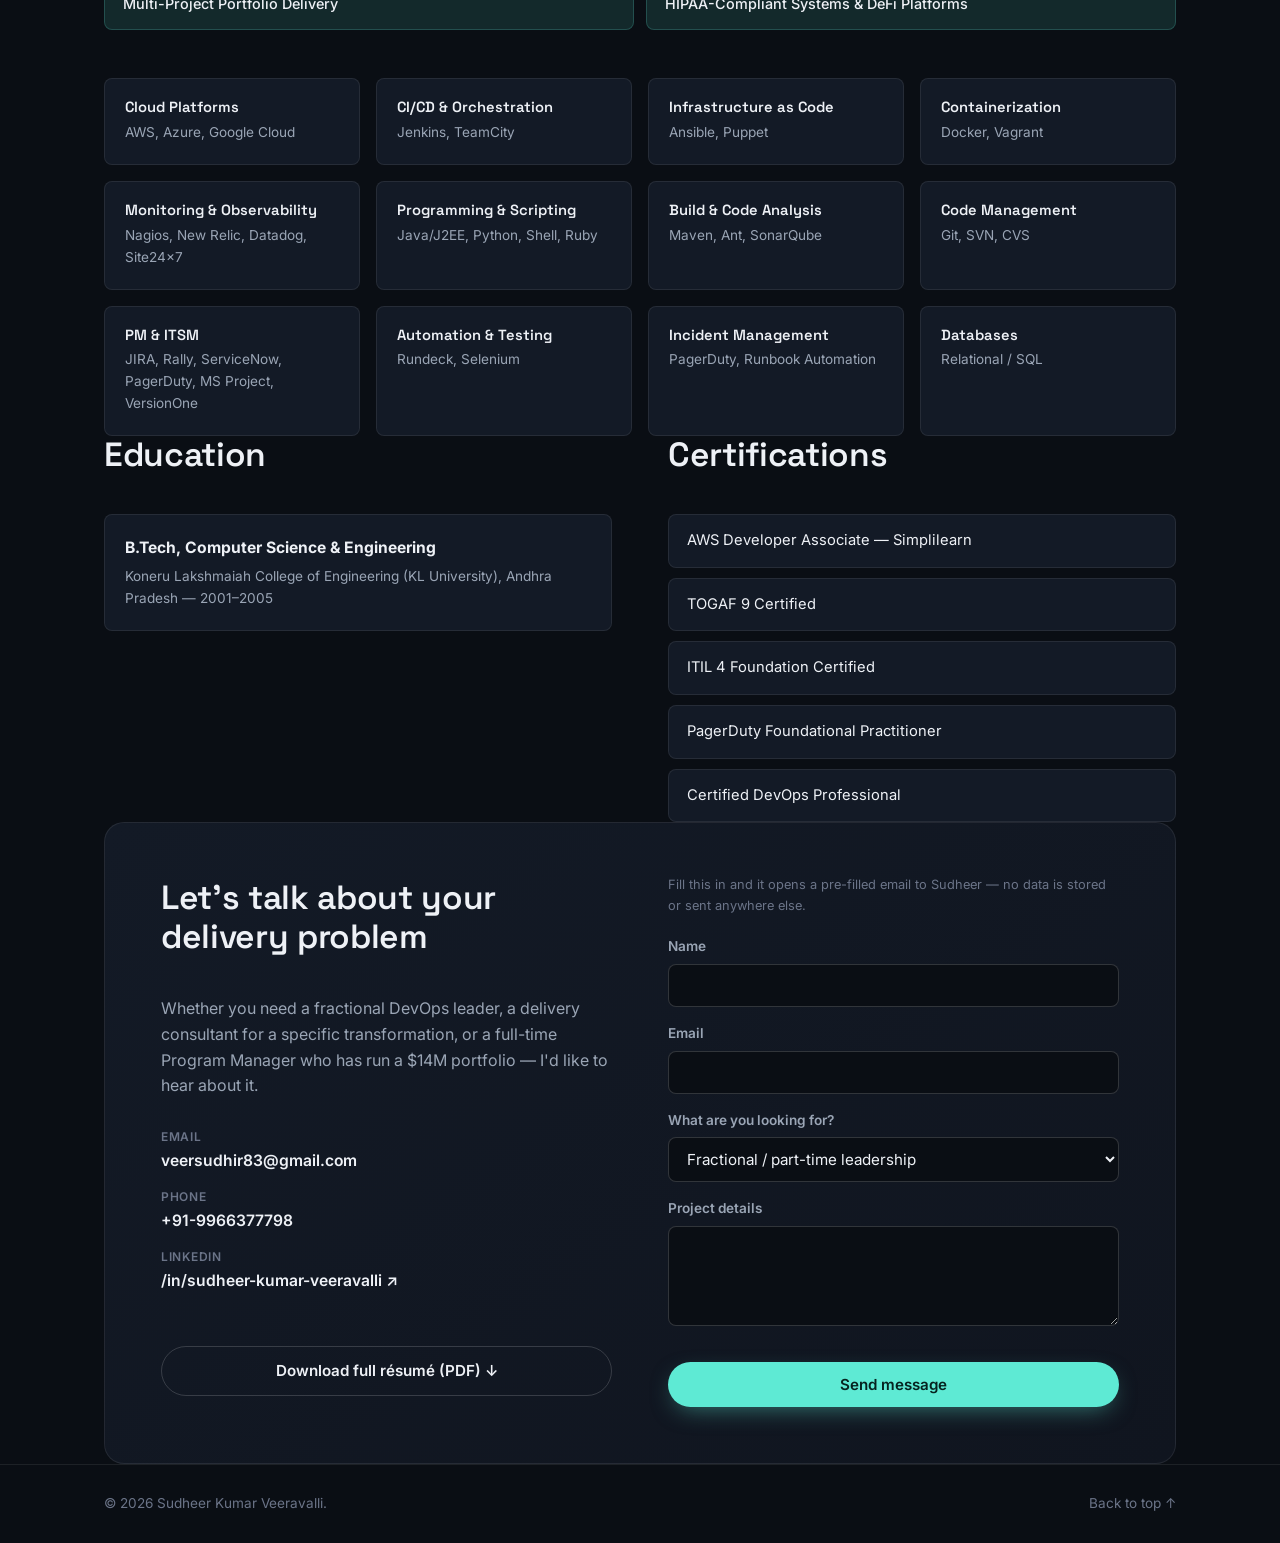
==== commit a533eb36: "Update experience to 20+ years and 130+ engineers Co-Authored-By: Claude Sonnet 5 <noreply@anthropic" ====
--- a/index.html
+++ b/index.html
@@ -4,7 +4,7 @@
 <meta charset="UTF-8">
 <meta name="viewport" content="width=device-width, initial-scale=1.0">
 <title>Sudheer Kumar Veeravalli — DevOps, Cloud &amp; DeFi Delivery Leader</title>
-<meta name="description" content="Program Manager with 19+ years leading DevOps transformations, cloud infrastructure, and DeFi/Healthcare engineering teams. Available for fractional leadership, consulting, and full-time roles.">
+<meta name="description" content="Program Manager with 20+ years leading DevOps transformations, cloud infrastructure, and DeFi/Healthcare engineering teams. Available for fractional leadership, consulting, and full-time roles.">
 <link rel="icon" href="data:,">
 <link rel="preconnect" href="https://fonts.googleapis.com">
 <link rel="preconnect" href="https://fonts.gstatic.com" crossorigin>
@@ -44,9 +44,9 @@
       I turn engineering chaos into <span class="text-gradient">shippable, compliant, revenue-driving</span> systems.
     </h1>
     <p class="hero-subtitle reveal">
-      Sudheer Kumar Veeravalli — Program Manager, DevOps &amp; Cloud delivery leader. 19+ years scaling
+      Sudheer Kumar Veeravalli — Program Manager, DevOps &amp; Cloud delivery leader. 20+ years scaling
       engineering orgs across <strong>DeFi</strong>, <strong>Healthcare</strong>, and enterprise domains —
-      currently steering a <strong>$14M, 6-project, 100+ engineer portfolio</strong>.
+      currently steering a <strong>$14M, 6-project, 130+ engineer portfolio</strong>.
     </p>
     <div class="hero-actions reveal">
       <a href="#contact" class="btn btn-primary btn-large">Book a call</a>
@@ -78,7 +78,7 @@
     <h2 class="section-kicker reveal">Impact, in numbers</h2>
     <div class="impact-grid">
       <div class="impact-card reveal">
-        <div class="impact-number" data-count="19" data-suffix="+">0</div>
+        <div class="impact-number" data-count="20" data-suffix="+">0</div>
         <div class="impact-label">Years leading engineering &amp; delivery</div>
       </div>
       <div class="impact-card reveal">
@@ -86,7 +86,7 @@
         <div class="impact-label">Portfolio revenue delivered (6 projects, 2 yrs)</div>
       </div>
       <div class="impact-card reveal">
-        <div class="impact-number" data-count="100" data-suffix="+">0</div>
+        <div class="impact-number" data-count="130" data-suffix="+">0</div>
         <div class="impact-label">Engineers led across concurrent programs</div>
       </div>
       <div class="impact-card reveal">
@@ -110,11 +110,11 @@
       <div class="about-copy reveal">
         <h2 class="section-title">Why teams bring me in</h2>
         <p>
-          I've spent 19+ years moving from hands-on engineer to Technical Manager, Technical Architect, and
+          I've spent 20+ years moving from hands-on engineer to Technical Manager, Technical Architect, and
           now Program Manager — which means I can speak fluently to a CTO's roadmap and to an engineer's
           Ansible playbook in the same meeting. I currently run a <strong>$14M, 6-project portfolio</strong>
           spanning decentralized finance platforms, HIPAA-compliant healthcare systems, and enterprise
-          workloads, with a combined team of <strong>100+ engineers</strong>.
+          workloads, with a combined team of <strong>130+ engineers</strong>.
         </p>
         <p>
           My focus is simple: build the automation, culture, and operational discipline that let engineering
@@ -163,7 +163,7 @@
           </div>
           <div class="timeline-org">ValueLabs Technologies, Hyderabad</div>
           <ul>
-            <li>Manage a portfolio of 6 concurrent projects across DeFi, Healthcare, and enterprise domains with a combined team of 100+ engineers, driving $14M in revenue over 2 years.</li>
+            <li>Manage a portfolio of 6 concurrent projects across DeFi, Healthcare, and enterprise domains with a combined team of 130+ engineers, driving $14M in revenue over 2 years.</li>
             <li>Lead a cross-functional team of 80+ engineers building decentralized finance (DeFi) platforms, including smart contract deployment pipelines and blockchain infrastructure.</li>
             <li>Oversee HIPAA-compliant Healthcare systems, patient data platforms, and clinical workflow automation.</li>
             <li>Direct 24×7 operations covering 2 production releases per month, maintaining 99.9% uptime while reducing MTTR by 60% through PagerDuty and runbook automation.</li>
@@ -229,7 +229,7 @@
 
     <div class="competency-grid reveal">
       <div class="competency-chip">Strategic Technical Planning &amp; Roadmapping</div>
-      <div class="competency-chip">Team Leadership &amp; Mentoring (100+ Engineers)</div>
+      <div class="competency-chip">Team Leadership &amp; Mentoring (130+ Engineers)</div>
       <div class="competency-chip">Stakeholder &amp; Executive Communication</div>
       <div class="competency-chip">Process Automation &amp; Cost Reduction</div>
       <div class="competency-chip">Agile &amp; DevOps Culture Evangelism</div>
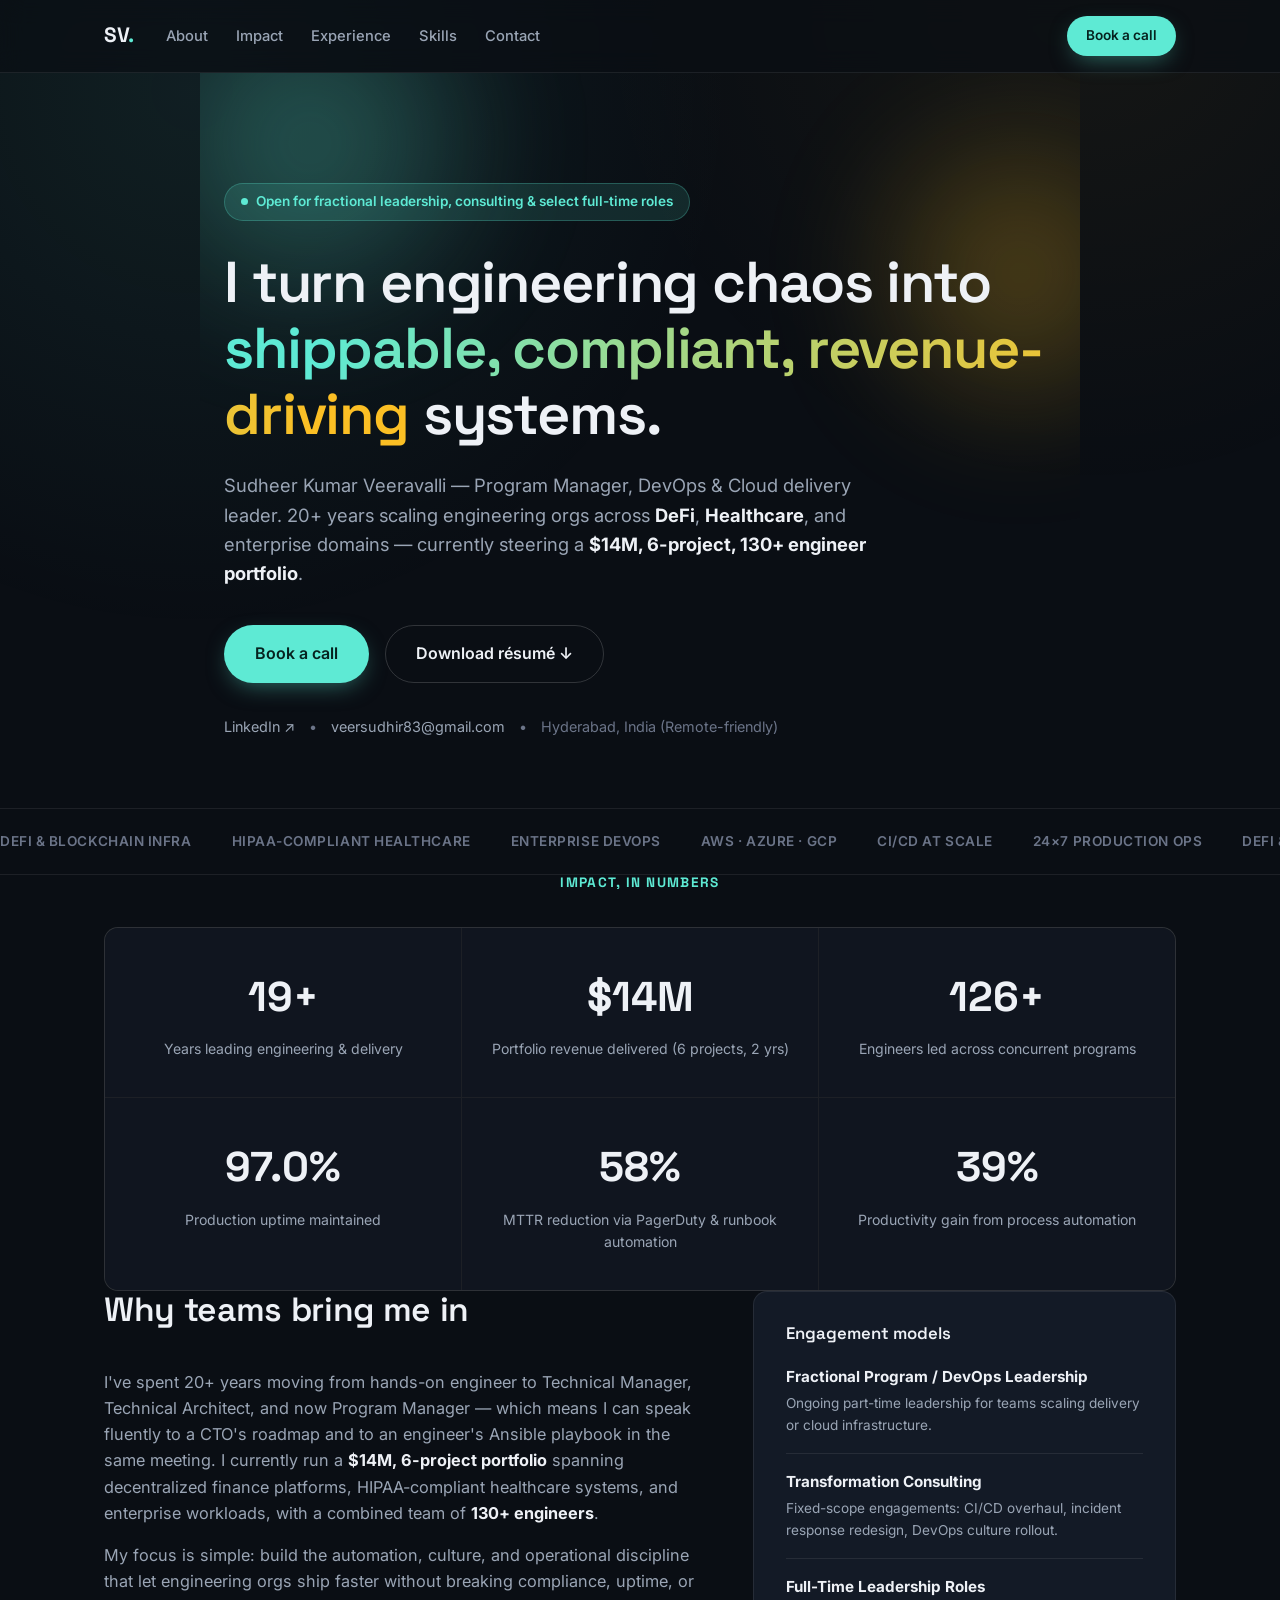
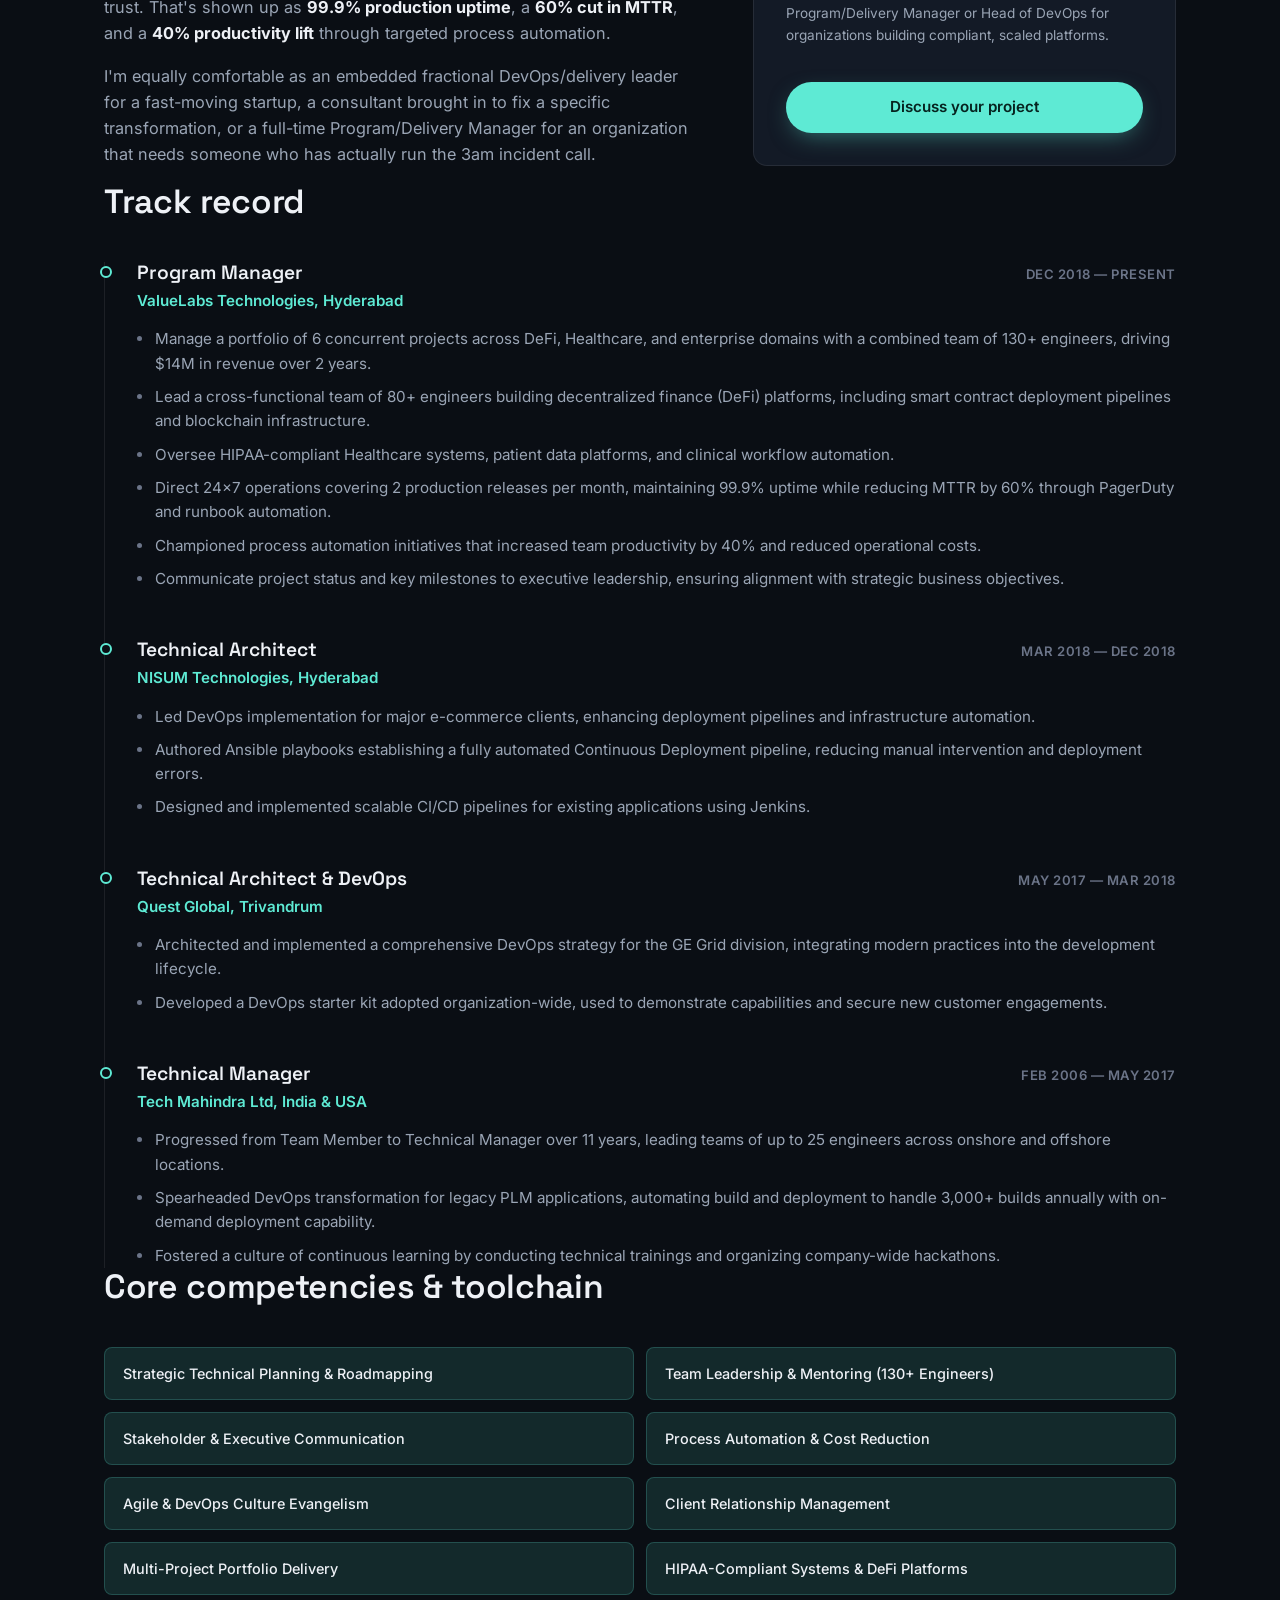
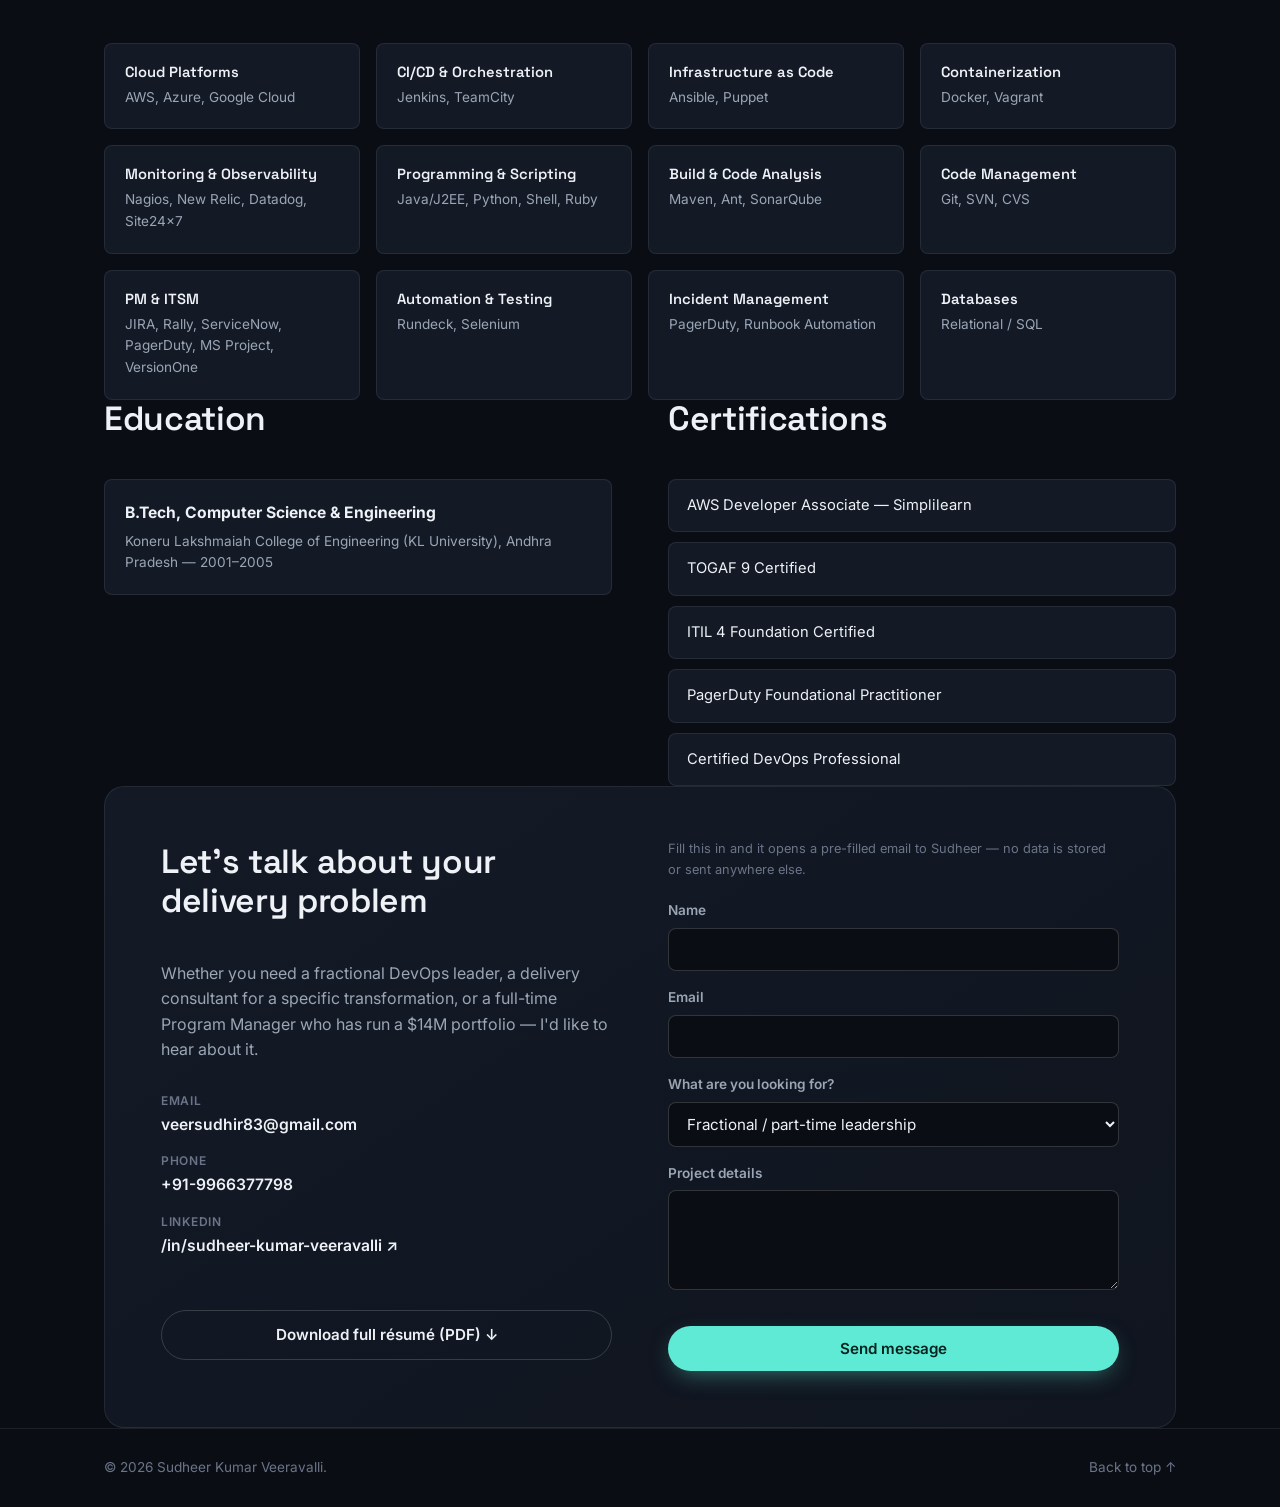
==== commit 2a33a28e: "Add marquee carousel and scroll/hover animations to portfolio Turn the static domains strip into an " ====
--- a/index.html
+++ b/index.html
@@ -36,6 +36,10 @@
 
   <!-- HERO -->
   <section class="hero container" id="hero">
+    <div class="hero-bg" aria-hidden="true">
+      <span class="hero-blob hero-blob-a"></span>
+      <span class="hero-blob hero-blob-b"></span>
+    </div>
     <div class="hero-eyebrow reveal">
       <span class="pulse-dot" aria-hidden="true"></span>
       Open for fractional leadership, consulting &amp; select full-time roles
@@ -63,13 +67,23 @@
 
   <!-- LOGOS / DOMAINS STRIP -->
   <section class="domains-strip reveal" aria-label="Domains of expertise">
-    <div class="container domains-track">
-      <span>DeFi &amp; Blockchain Infra</span>
-      <span>HIPAA-Compliant Healthcare</span>
-      <span>Enterprise DevOps</span>
-      <span>AWS · Azure · GCP</span>
-      <span>CI/CD at Scale</span>
-      <span>24×7 Production Ops</span>
+    <div class="domains-marquee">
+      <div class="domains-track">
+        <span>DeFi &amp; Blockchain Infra</span>
+        <span>HIPAA-Compliant Healthcare</span>
+        <span>Enterprise DevOps</span>
+        <span>AWS · Azure · GCP</span>
+        <span>CI/CD at Scale</span>
+        <span>24×7 Production Ops</span>
+      </div>
+      <div class="domains-track" aria-hidden="true">
+        <span>DeFi &amp; Blockchain Infra</span>
+        <span>HIPAA-Compliant Healthcare</span>
+        <span>Enterprise DevOps</span>
+        <span>AWS · Azure · GCP</span>
+        <span>CI/CD at Scale</span>
+        <span>24×7 Production Ops</span>
+      </div>
     </div>
   </section>
 
@@ -77,27 +91,27 @@
   <section class="impact container" id="impact">
     <h2 class="section-kicker reveal">Impact, in numbers</h2>
     <div class="impact-grid">
-      <div class="impact-card reveal">
+      <div class="impact-card reveal spotlight">
         <div class="impact-number" data-count="20" data-suffix="+">0</div>
         <div class="impact-label">Years leading engineering &amp; delivery</div>
       </div>
-      <div class="impact-card reveal">
+      <div class="impact-card reveal spotlight">
         <div class="impact-number" data-count="14" data-prefix="$" data-suffix="M">0</div>
         <div class="impact-label">Portfolio revenue delivered (6 projects, 2 yrs)</div>
       </div>
-      <div class="impact-card reveal">
+      <div class="impact-card reveal spotlight">
         <div class="impact-number" data-count="130" data-suffix="+">0</div>
         <div class="impact-label">Engineers led across concurrent programs</div>
       </div>
-      <div class="impact-card reveal">
+      <div class="impact-card reveal spotlight">
         <div class="impact-number" data-count="99.9" data-suffix="%">0</div>
         <div class="impact-label">Production uptime maintained</div>
       </div>
-      <div class="impact-card reveal">
+      <div class="impact-card reveal spotlight">
         <div class="impact-number" data-count="60" data-suffix="%">0</div>
         <div class="impact-label">MTTR reduction via PagerDuty &amp; runbook automation</div>
       </div>
-      <div class="impact-card reveal">
+      <div class="impact-card reveal spotlight">
         <div class="impact-number" data-count="40" data-suffix="%">0</div>
         <div class="impact-label">Productivity gain from process automation</div>
       </div>
@@ -128,7 +142,7 @@
           for an organization that needs someone who has actually run the 3am incident call.
         </p>
       </div>
-      <aside class="about-card reveal">
+      <aside class="about-card reveal spotlight">
         <h3>Engagement models</h3>
         <ul class="engagement-list">
           <li>
@@ -239,51 +253,51 @@
     </div>
 
     <div class="skills-grid">
-      <div class="skill-card reveal">
+      <div class="skill-card reveal spotlight">
         <h4>Cloud Platforms</h4>
         <p>AWS, Azure, Google Cloud</p>
       </div>
-      <div class="skill-card reveal">
+      <div class="skill-card reveal spotlight">
         <h4>CI/CD &amp; Orchestration</h4>
         <p>Jenkins, TeamCity</p>
       </div>
-      <div class="skill-card reveal">
+      <div class="skill-card reveal spotlight">
         <h4>Infrastructure as Code</h4>
         <p>Ansible, Puppet</p>
       </div>
-      <div class="skill-card reveal">
+      <div class="skill-card reveal spotlight">
         <h4>Containerization</h4>
         <p>Docker, Vagrant</p>
       </div>
-      <div class="skill-card reveal">
+      <div class="skill-card reveal spotlight">
         <h4>Monitoring &amp; Observability</h4>
         <p>Nagios, New Relic, Datadog, Site24x7</p>
       </div>
-      <div class="skill-card reveal">
+      <div class="skill-card reveal spotlight">
         <h4>Programming &amp; Scripting</h4>
         <p>Java/J2EE, Python, Shell, Ruby</p>
       </div>
-      <div class="skill-card reveal">
+      <div class="skill-card reveal spotlight">
         <h4>Build &amp; Code Analysis</h4>
         <p>Maven, Ant, SonarQube</p>
       </div>
-      <div class="skill-card reveal">
+      <div class="skill-card reveal spotlight">
         <h4>Code Management</h4>
         <p>Git, SVN, CVS</p>
       </div>
-      <div class="skill-card reveal">
+      <div class="skill-card reveal spotlight">
         <h4>PM &amp; ITSM</h4>
         <p>JIRA, Rally, ServiceNow, PagerDuty, MS Project, VersionOne</p>
       </div>
-      <div class="skill-card reveal">
+      <div class="skill-card reveal spotlight">
         <h4>Automation &amp; Testing</h4>
         <p>Rundeck, Selenium</p>
       </div>
-      <div class="skill-card reveal">
+      <div class="skill-card reveal spotlight">
         <h4>Incident Management</h4>
         <p>PagerDuty, Runbook Automation</p>
       </div>
-      <div class="skill-card reveal">
+      <div class="skill-card reveal spotlight">
         <h4>Databases</h4>
         <p>Relational / SQL</p>
       </div>
@@ -295,7 +309,7 @@
     <div class="credentials-grid">
       <div class="reveal">
         <h2 class="section-title">Education</h2>
-        <div class="credential-item">
+        <div class="credential-item spotlight">
           <strong>B.Tech, Computer Science &amp; Engineering</strong>
           <span>Koneru Lakshmaiah College of Engineering (KL University), Andhra Pradesh — 2001–2005</span>
         </div>
--- a/css/styles.css
+++ b/css/styles.css
@@ -141,6 +141,40 @@
   position: relative;
   z-index: 1;
 }
+.hero-bg {
+  position: absolute;
+  inset: 0;
+  z-index: -1;
+  overflow: hidden;
+  pointer-events: none;
+}
+.hero-blob {
+  position: absolute;
+  border-radius: 50%;
+  filter: blur(60px);
+  opacity: 0.35;
+  animation: drift 18s ease-in-out infinite alternate;
+}
+.hero-blob-a {
+  width: 420px;
+  height: 420px;
+  top: -140px;
+  left: -100px;
+  background: radial-gradient(circle, var(--accent), transparent 70%);
+}
+.hero-blob-b {
+  width: 360px;
+  height: 360px;
+  top: 20px;
+  right: -120px;
+  background: radial-gradient(circle, var(--amber), transparent 70%);
+  animation-delay: -6s;
+  animation-duration: 22s;
+}
+@keyframes drift {
+  from { transform: translate(0, 0) scale(1); }
+  to { transform: translate(40px, 60px) scale(1.15); }
+}
 .hero-eyebrow {
   display: inline-flex;
   align-items: center;
@@ -199,11 +233,17 @@
   padding: 22px 0;
   overflow: hidden;
 }
+.domains-marquee {
+  display: flex;
+  width: max-content;
+  animation: marquee 28s linear infinite;
+}
+.domains-strip:hover .domains-marquee { animation-play-state: paused; }
 .domains-track {
   display: flex;
-  flex-wrap: wrap;
-  justify-content: center;
-  gap: 14px 40px;
+  flex-shrink: 0;
+  gap: 40px;
+  padding-right: 40px;
 }
 .domains-track span {
   font-size: 0.85rem;
@@ -211,6 +251,11 @@
   color: var(--text-faint);
   text-transform: uppercase;
   letter-spacing: 0.04em;
+  white-space: nowrap;
+}
+@keyframes marquee {
+  from { transform: translateX(0); }
+  to { transform: translateX(-50%); }
 }
 
 /* ===== Section shared ===== */
@@ -292,6 +337,18 @@
   position: relative;
   padding-left: 32px;
   border-left: 1px solid var(--border);
+}
+.timeline::before {
+  content: "";
+  position: absolute;
+  left: -1px;
+  top: 0;
+  width: 1px;
+  height: 100%;
+  background: linear-gradient(var(--accent), var(--accent-strong));
+  transform: scaleY(var(--progress, 0));
+  transform-origin: top;
+  transition: transform 0.1s linear;
 }
 .timeline-item {
   position: relative;
@@ -486,6 +543,19 @@
   color: var(--text-faint);
 }
 .footer-inner a:hover { color: var(--accent); }
+
+/* ===== Spotlight hover glow ===== */
+.spotlight { position: relative; overflow: hidden; }
+.spotlight::before {
+  content: "";
+  position: absolute;
+  inset: 0;
+  background: radial-gradient(240px circle at var(--x, 50%) var(--y, 50%), rgba(94,234,212,0.14), transparent 70%);
+  opacity: 0;
+  transition: opacity 0.3s ease;
+  pointer-events: none;
+}
+.spotlight:hover::before { opacity: 1; }
 
 /* ===== Scroll reveal ===== */
 .reveal {
@@ -538,3 +608,19 @@
   .skills-grid { grid-template-columns: 1fr; }
   .hero { padding-top: 90px; }
 }
+
+/* ===== Reduced motion ===== */
+@media (prefers-reduced-motion: reduce) {
+  .domains-marquee, .hero-blob, .pulse-dot {
+    animation: none !important;
+  }
+  .reveal {
+    transition: none !important;
+    opacity: 1 !important;
+    transform: none !important;
+  }
+  .timeline::before {
+    transition: none !important;
+    transform: scaleY(1);
+  }
+}
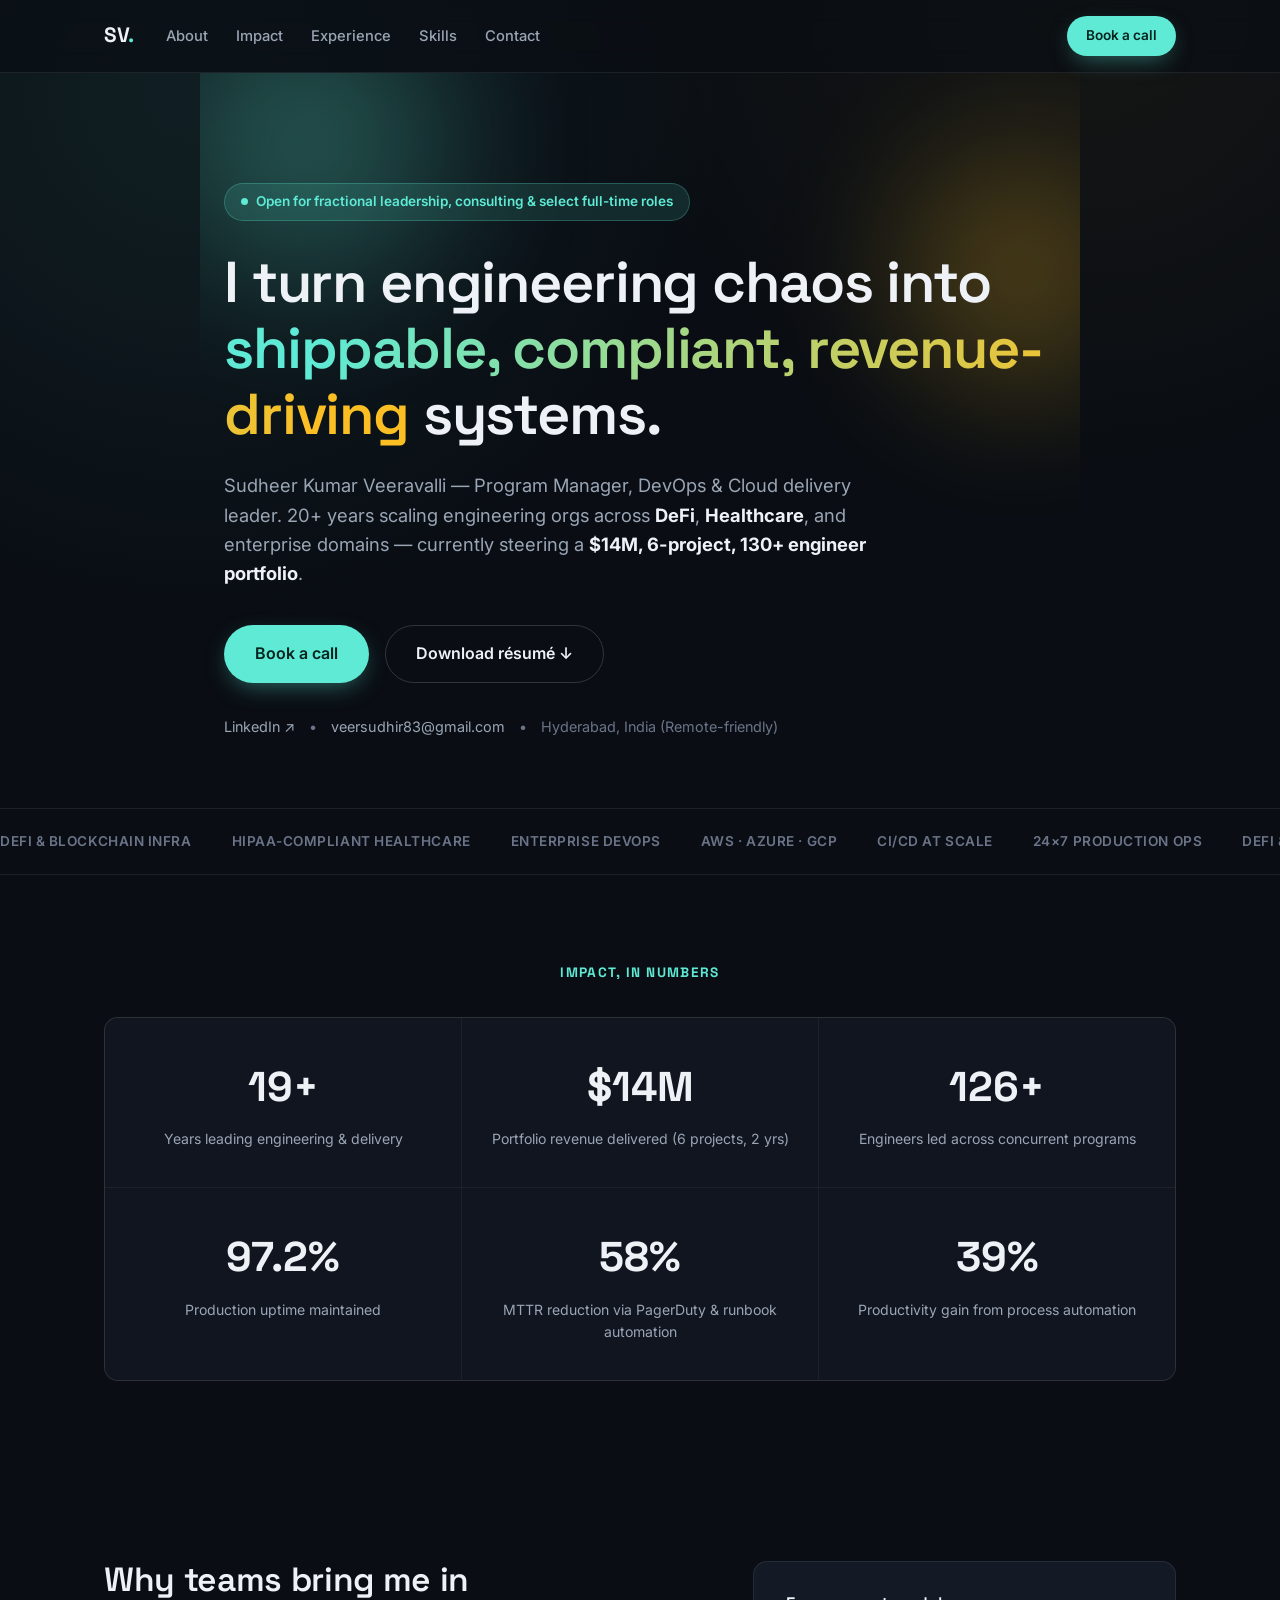
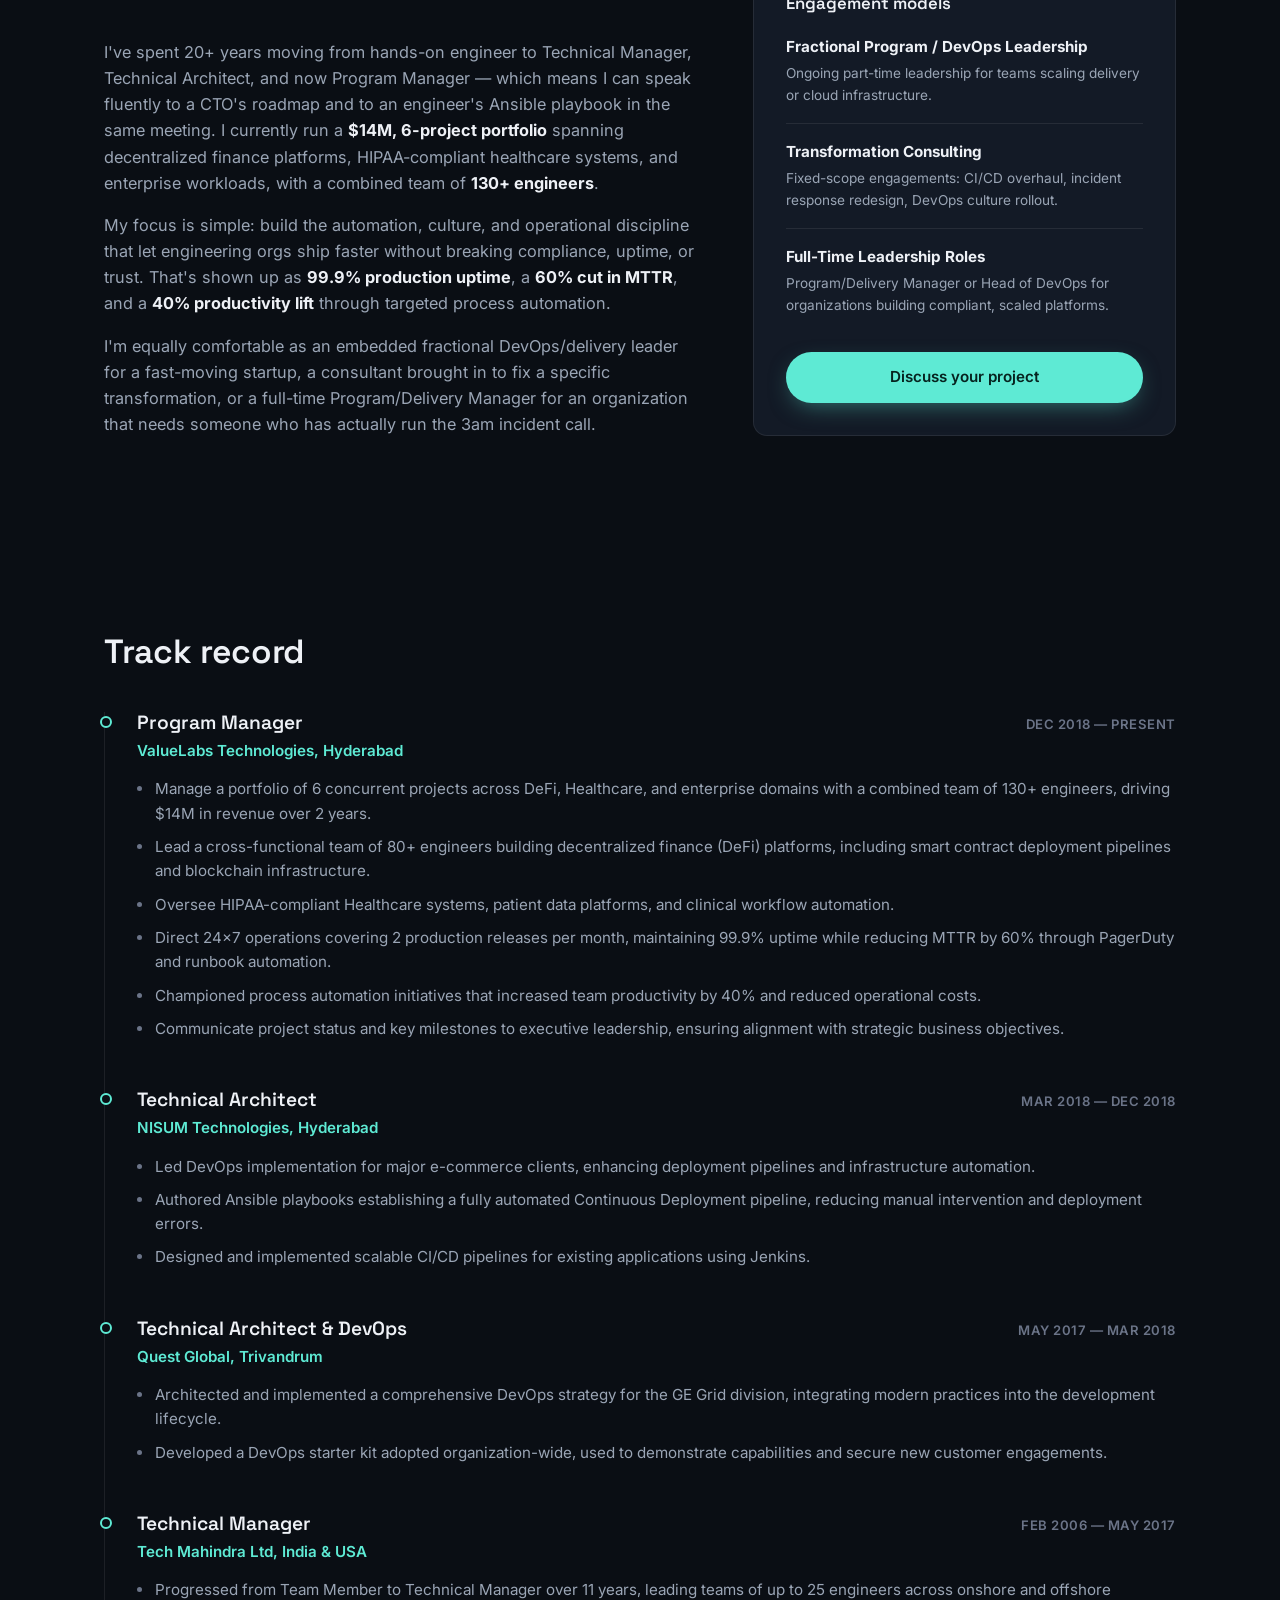
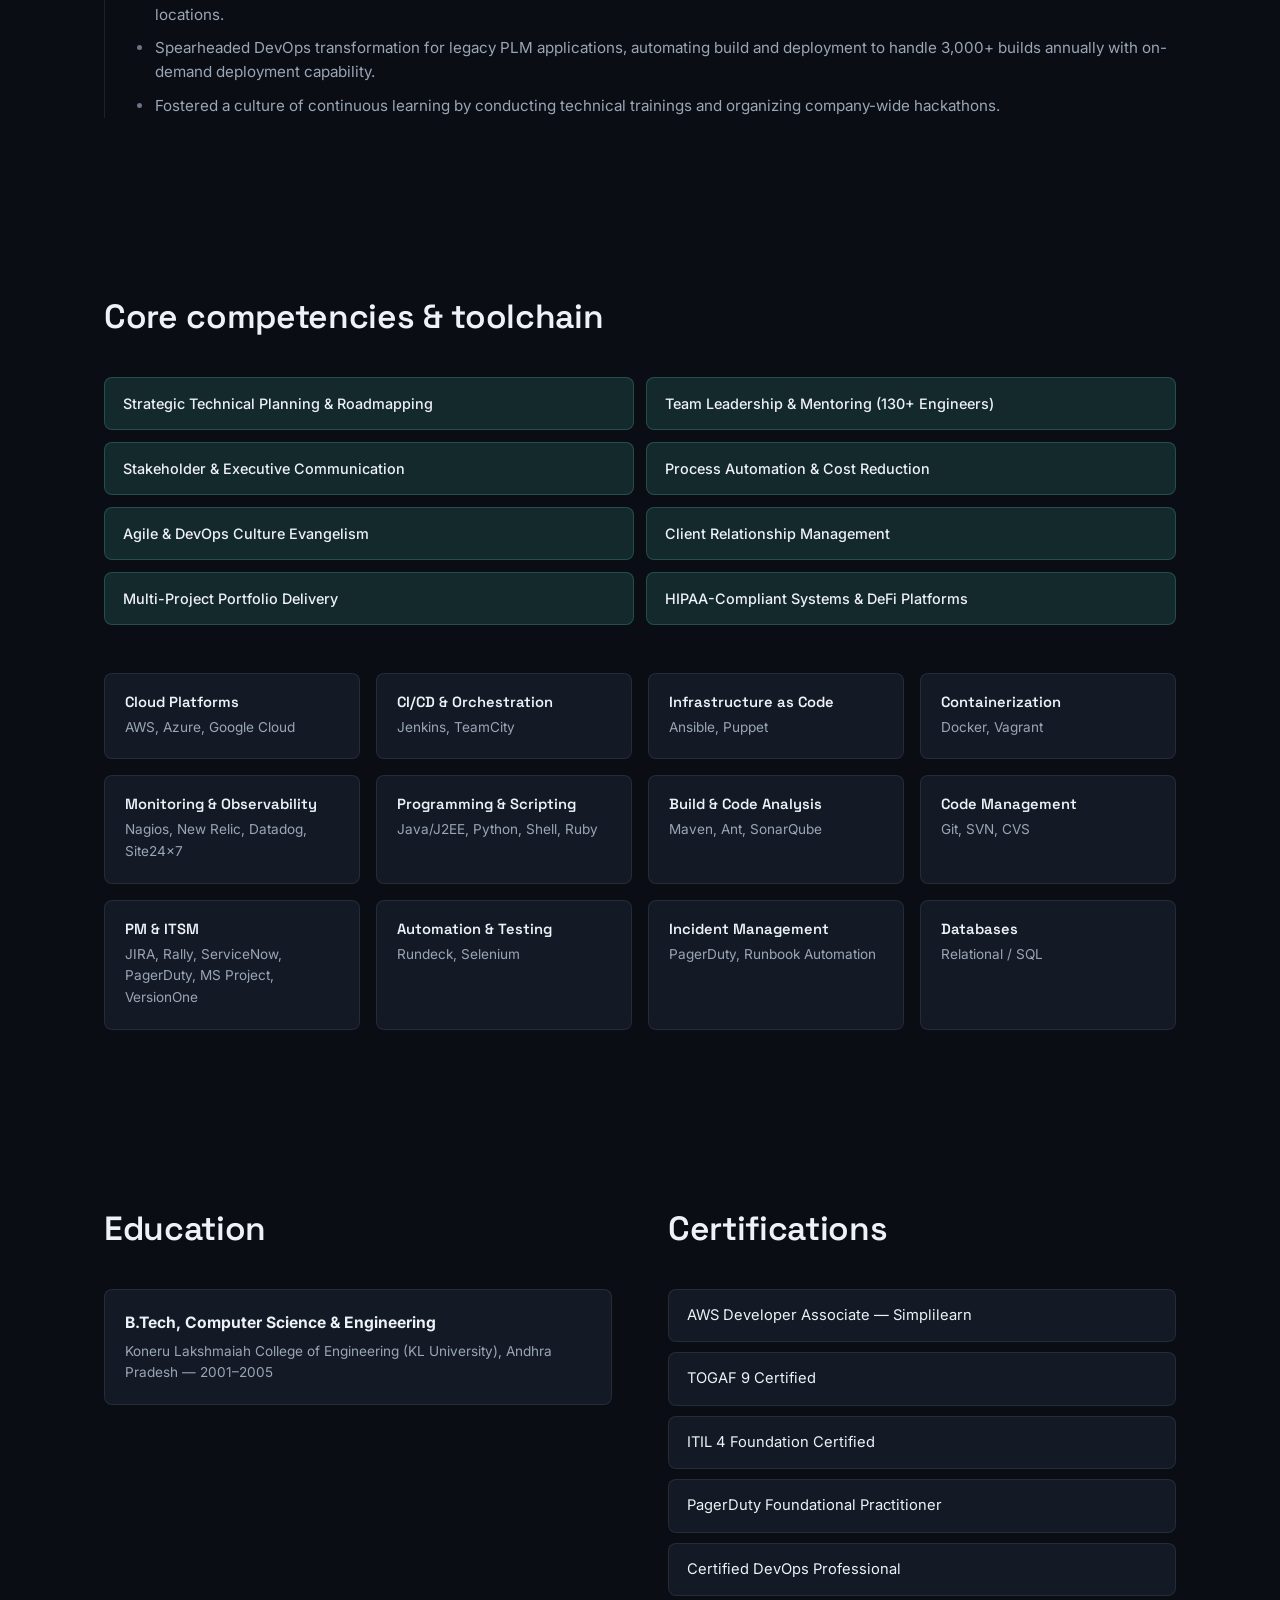
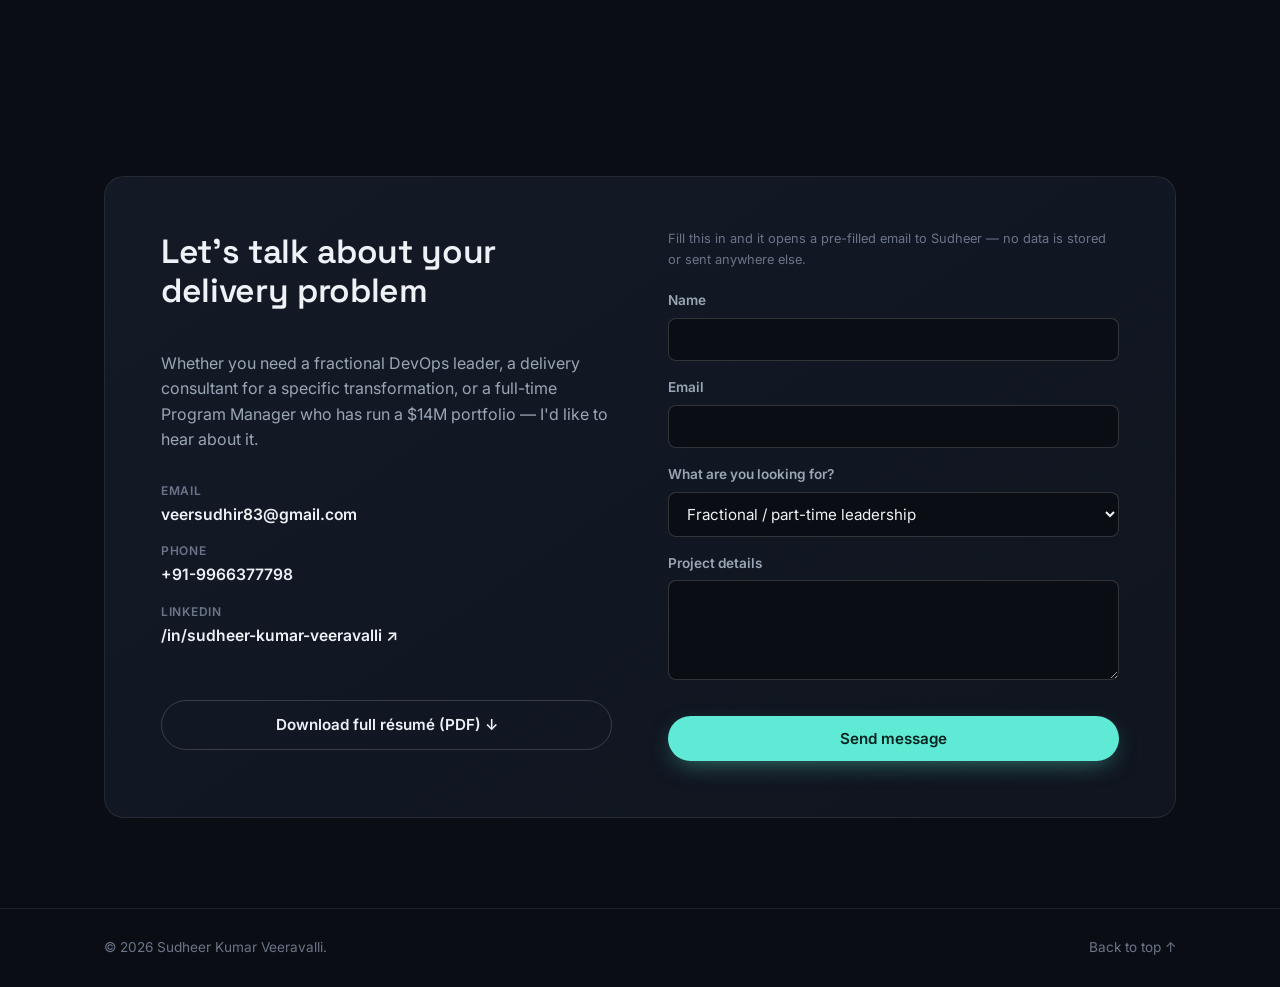
==== commit c14d1547: "Update index.html" ====
--- a/index.html
+++ b/index.html
@@ -57,7 +57,7 @@
       <a href="assets/Sudheer_Veeravalli_Resume.pdf" class="btn btn-ghost btn-large" download>Download résumé ↓</a>
     </div>
     <div class="hero-meta reveal">
-      <a href="https://linkedin.com/in/sudheer-kumar-veeravalli" target="_blank" rel="noopener">LinkedIn ↗</a>
+      <a href="https://www.linkedin.com/in/sudheer-kumar-veeravalli-69944514" target="_blank" rel="noopener">LinkedIn ↗</a>
       <span class="dot-sep">•</span>
       <a href="mailto:veersudhir83@gmail.com">veersudhir83@gmail.com</a>
       <span class="dot-sep">•</span>
--- a/css/styles.css
+++ b/css/styles.css
@@ -20,7 +20,7 @@
 }
 
 * { box-sizing: border-box; }
-html { scroll-behavior: smooth; }
+html { scroll-behavior: smooth; scroll-padding-top: 88px; }
 
 body {
   margin: 0;
@@ -34,7 +34,8 @@
 .container {
   max-width: var(--max-width);
   margin: 0 auto;
-  padding: 0 24px;
+  padding-left: 24px;
+  padding-right: 24px;
 }
 
 .noise-overlay {
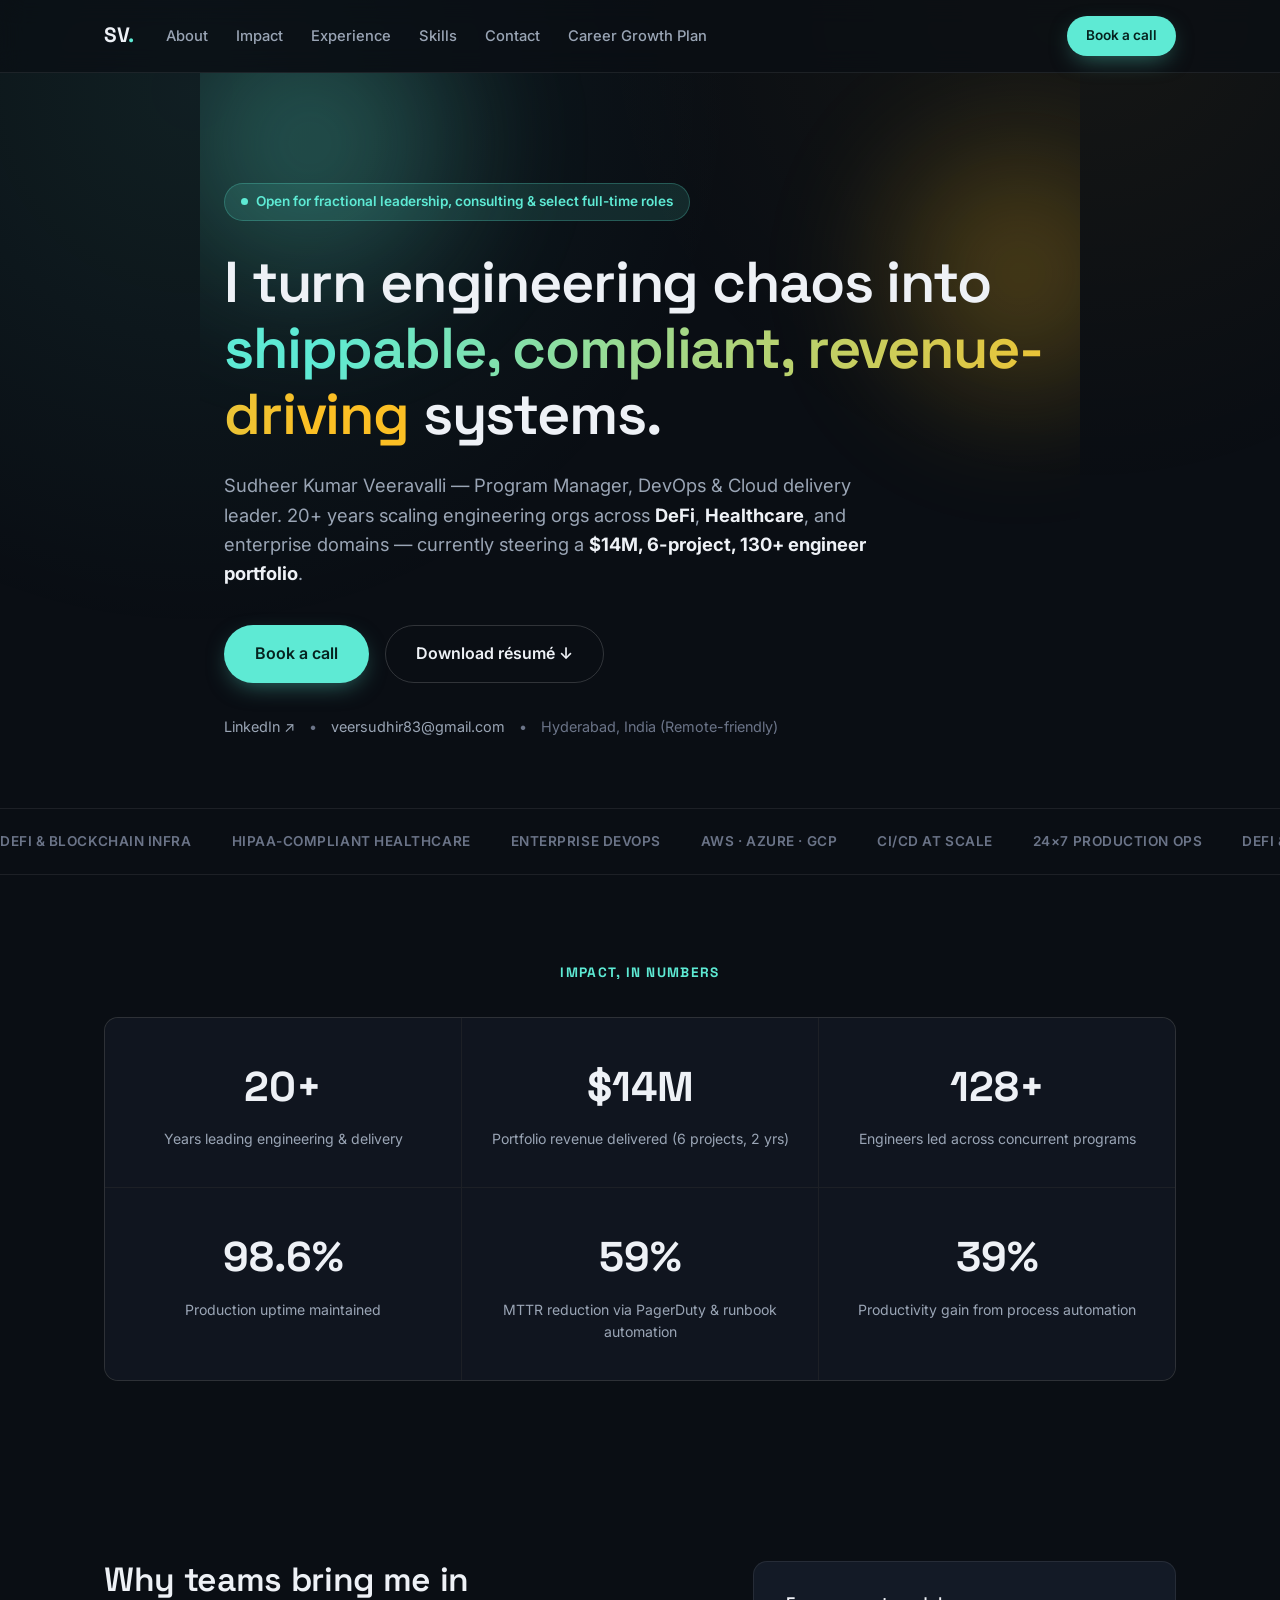
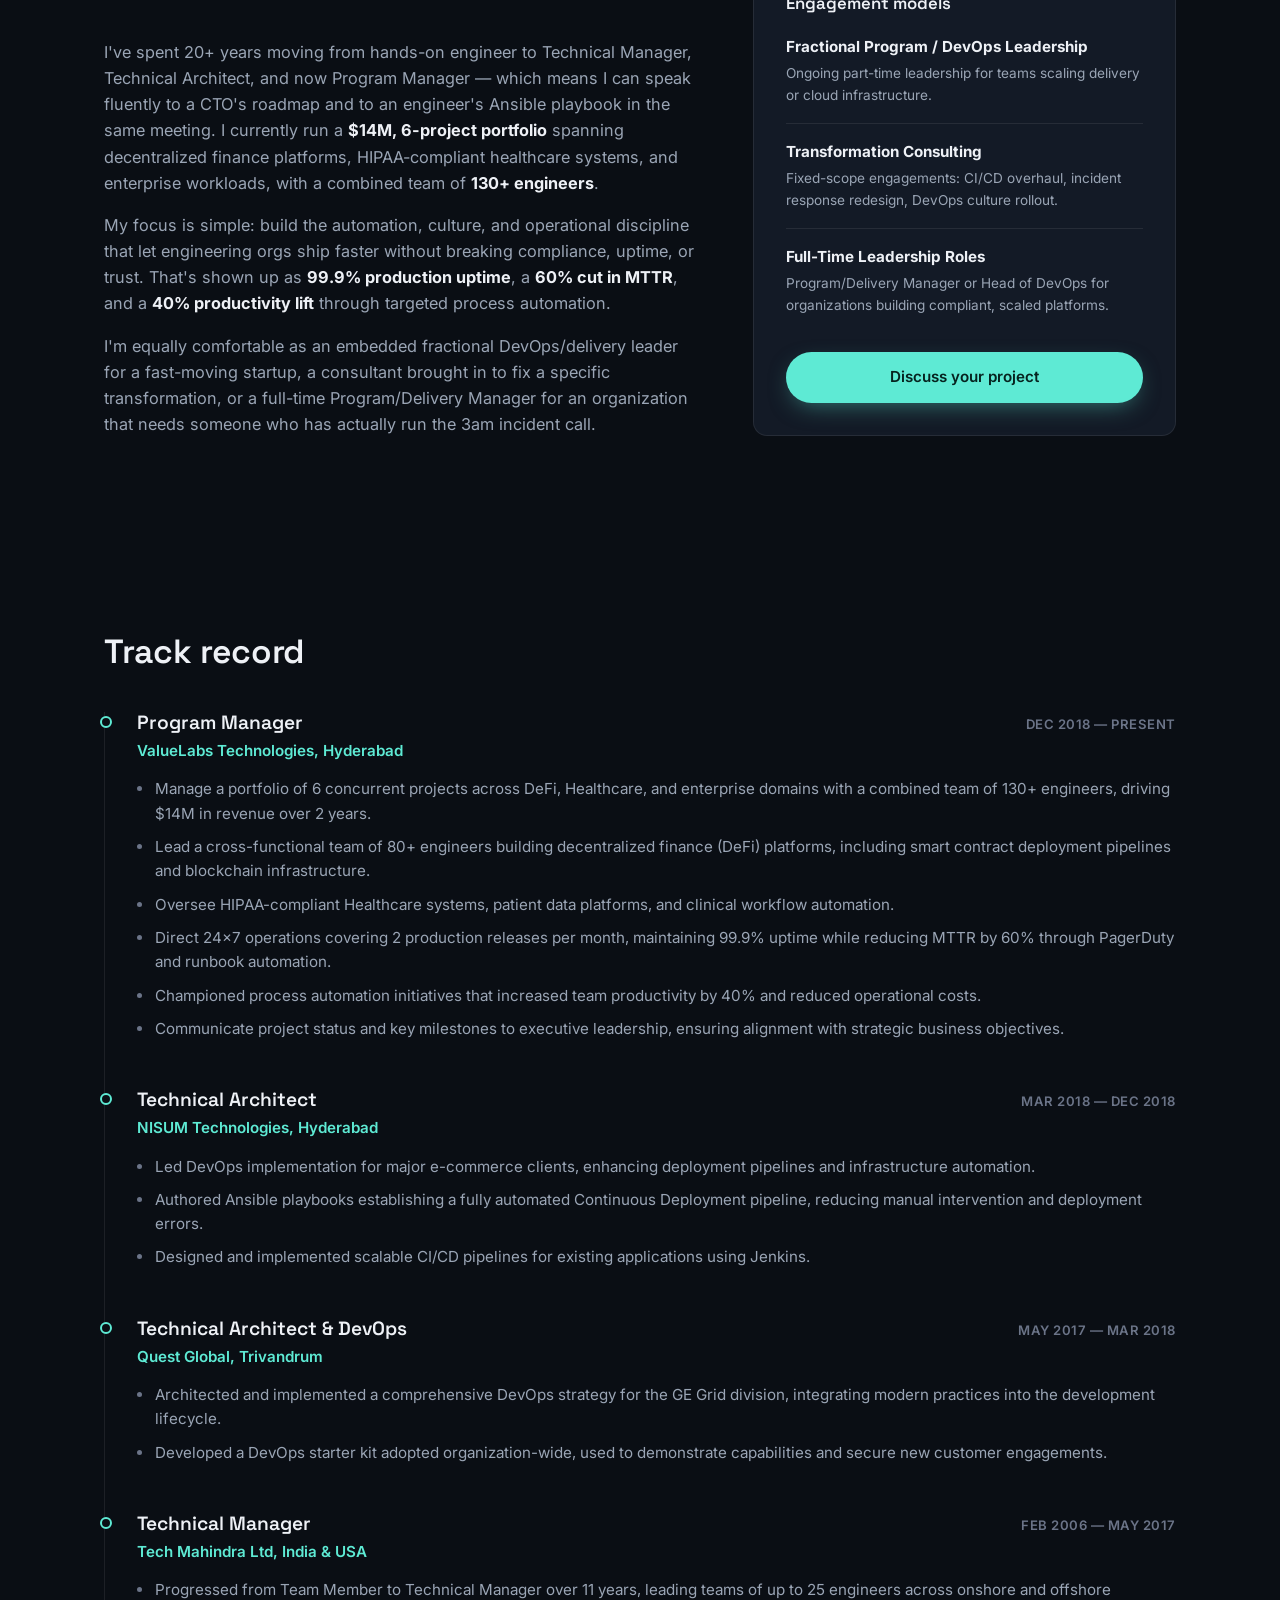
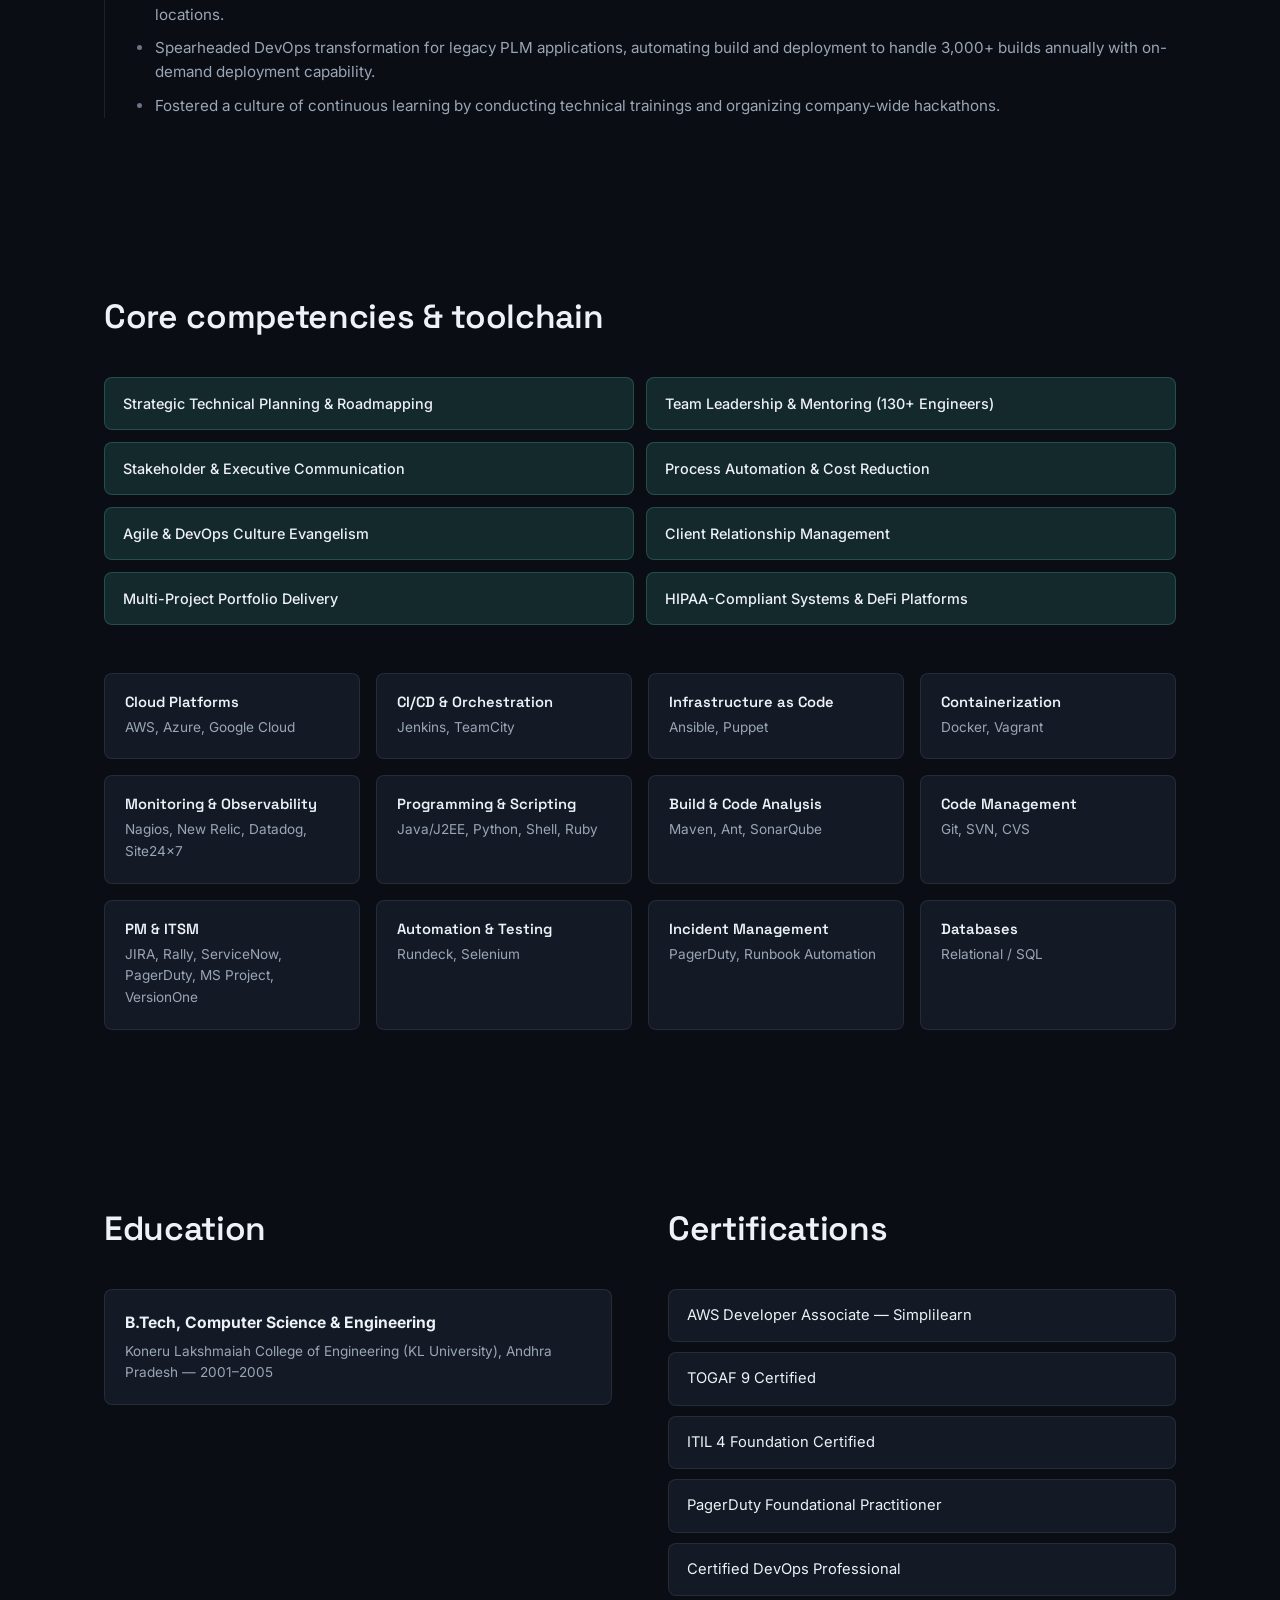
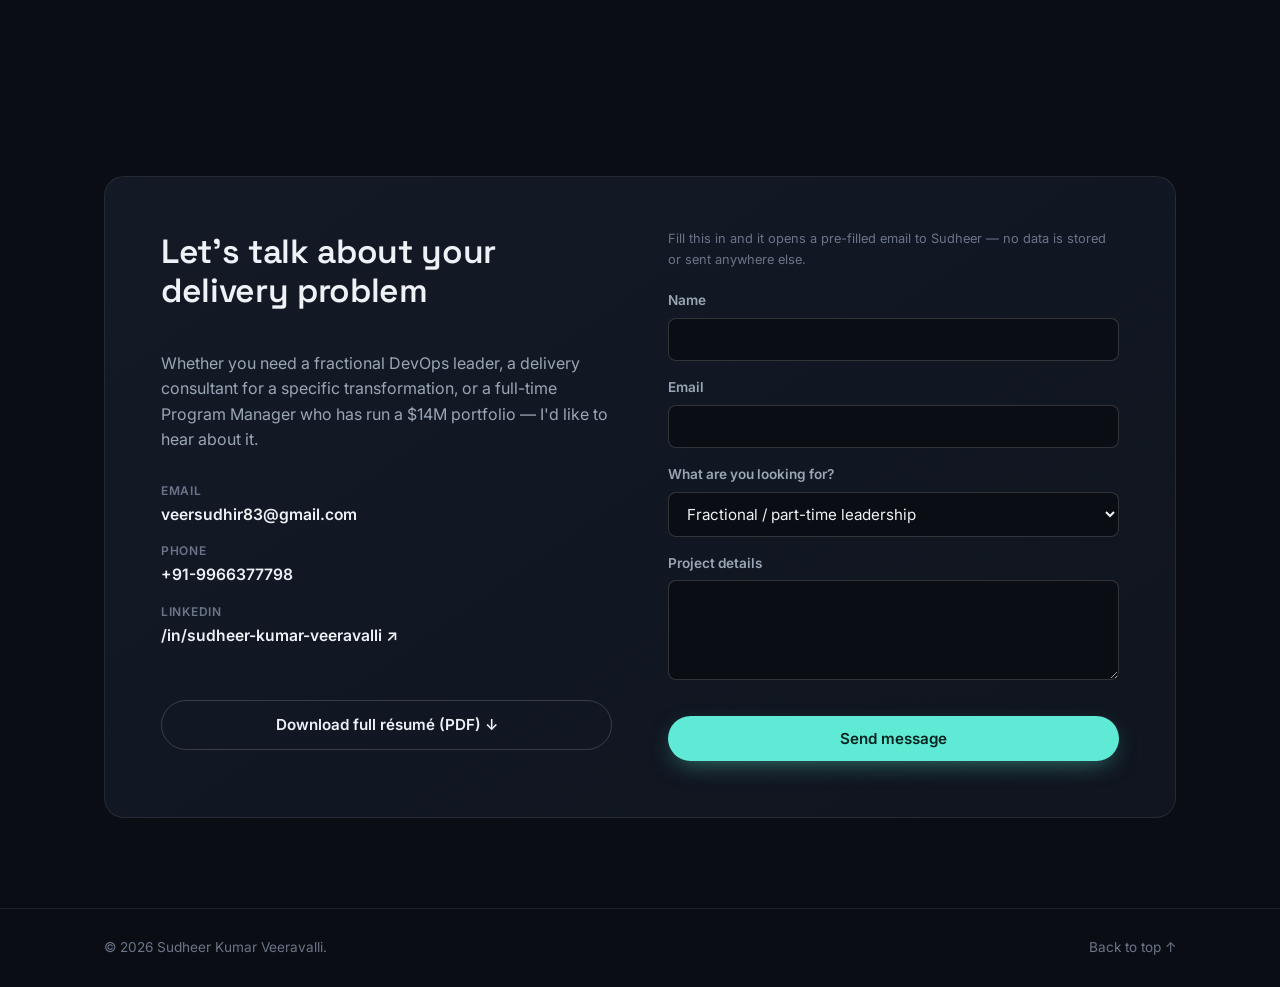
==== commit 1eb2ca46: "Update index.html" ====
--- a/index.html
+++ b/index.html
@@ -24,6 +24,7 @@
       <li><a href="#experience">Experience</a></li>
       <li><a href="#skills">Skills</a></li>
       <li><a href="#contact">Contact</a></li>
+      <li><a href="5-year-career-growth-plan.html" target="_blank">Career Growth Plan</a></li>
     </ul>
     <a href="#contact" class="btn btn-small btn-primary nav-cta">Book a call</a>
     <button class="nav-toggle" id="navToggle" aria-label="Toggle navigation" aria-expanded="false">
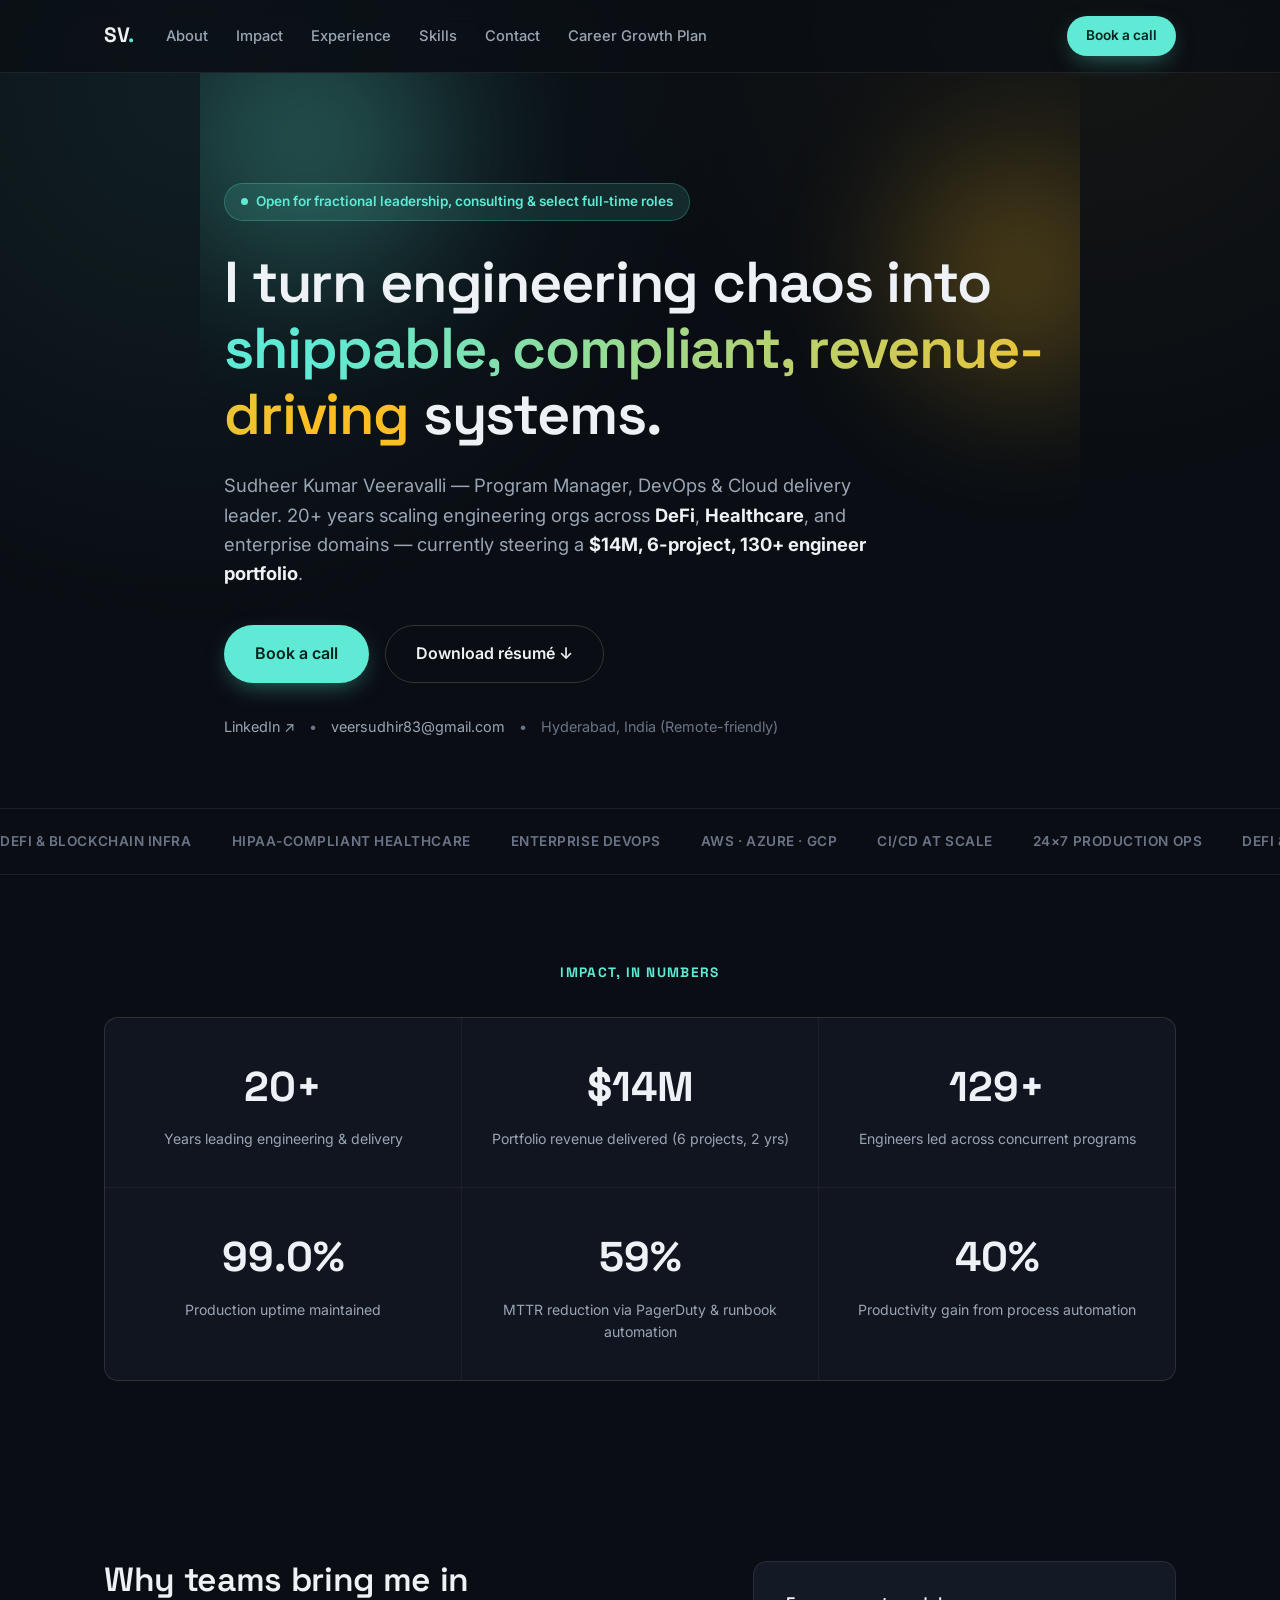
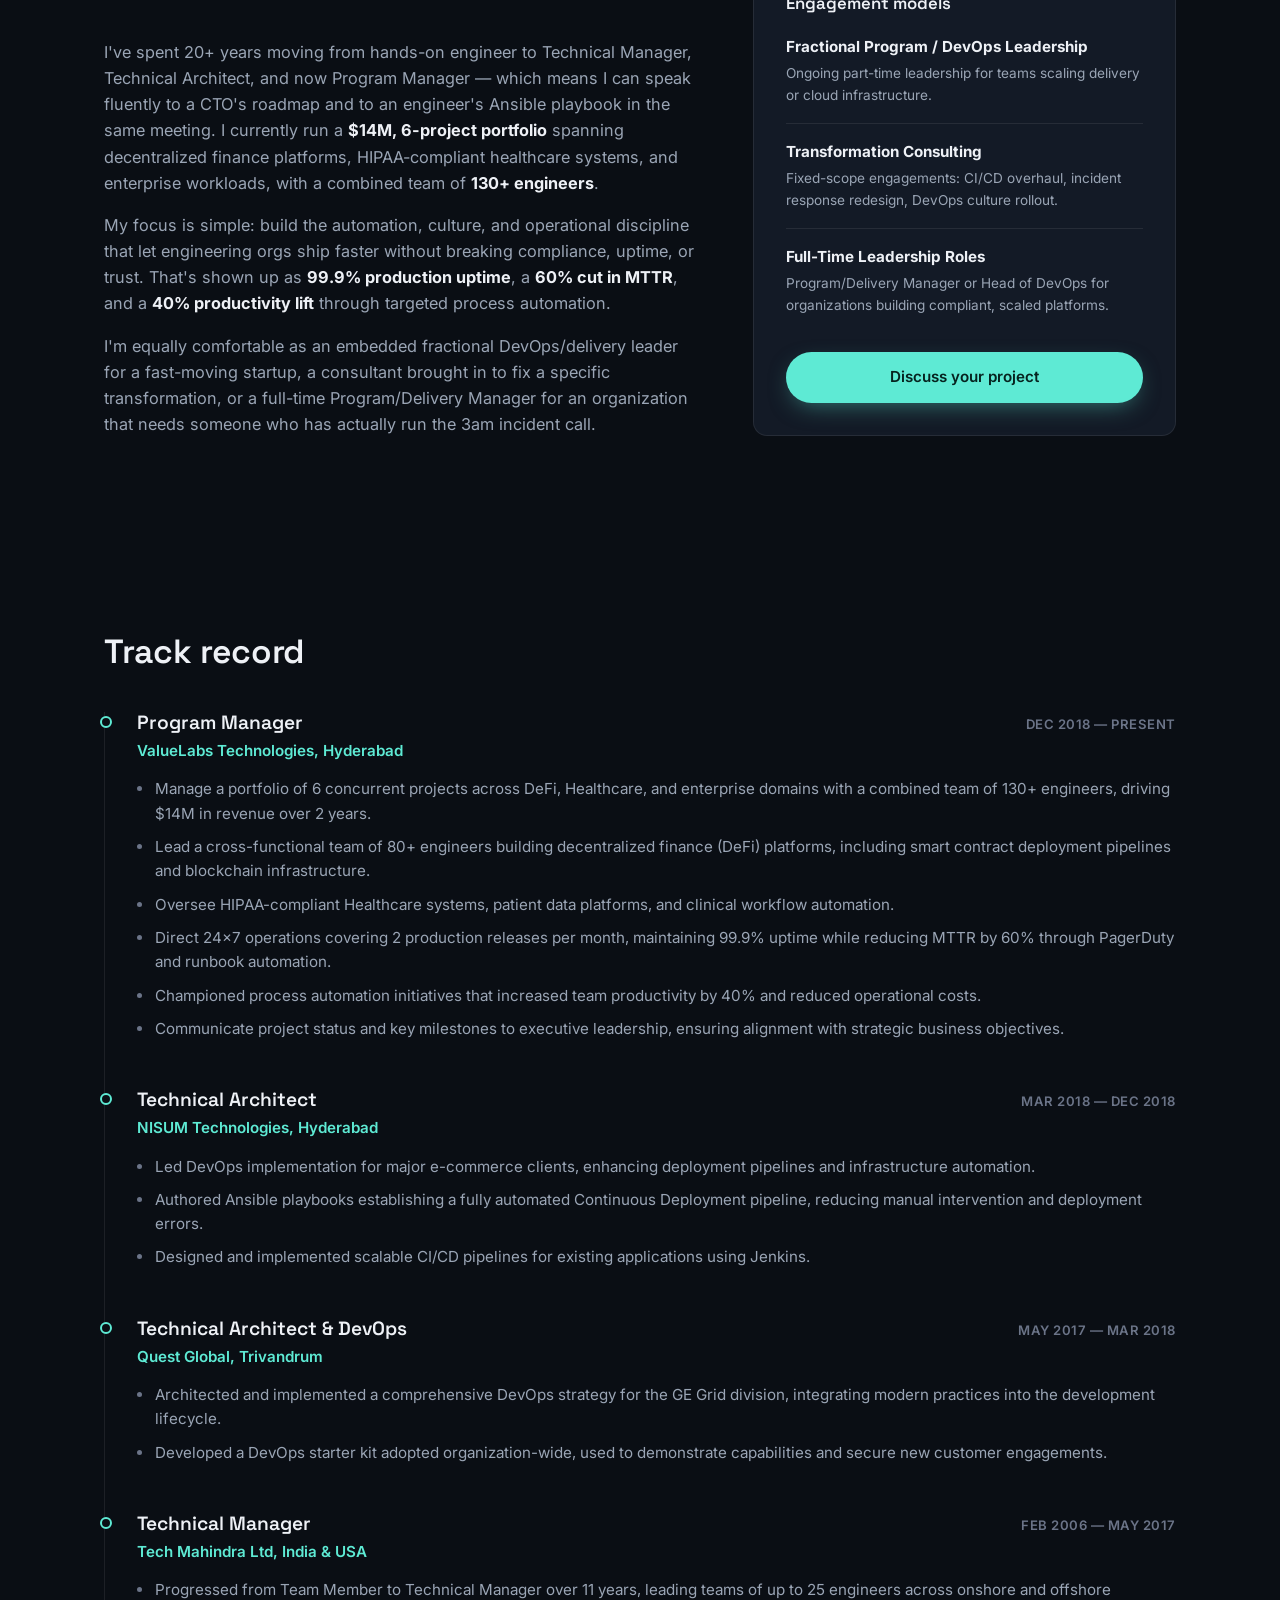
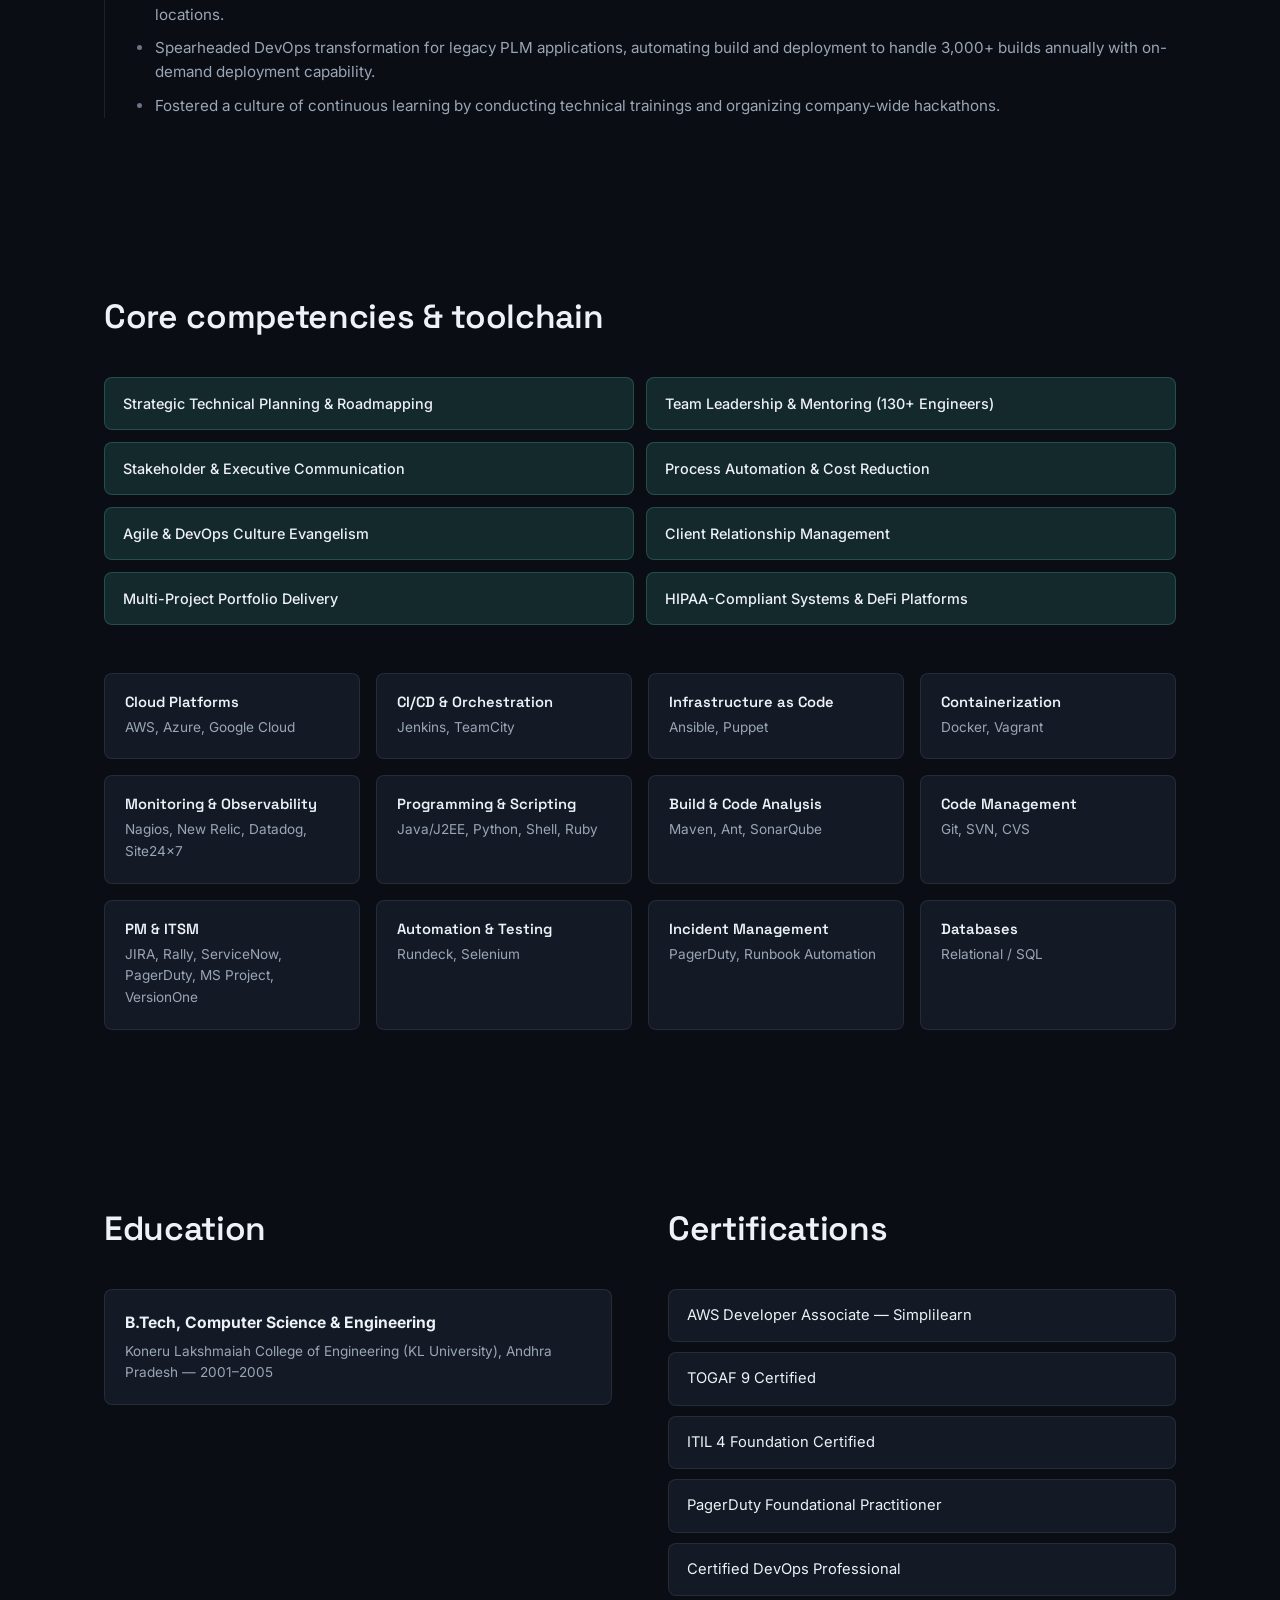
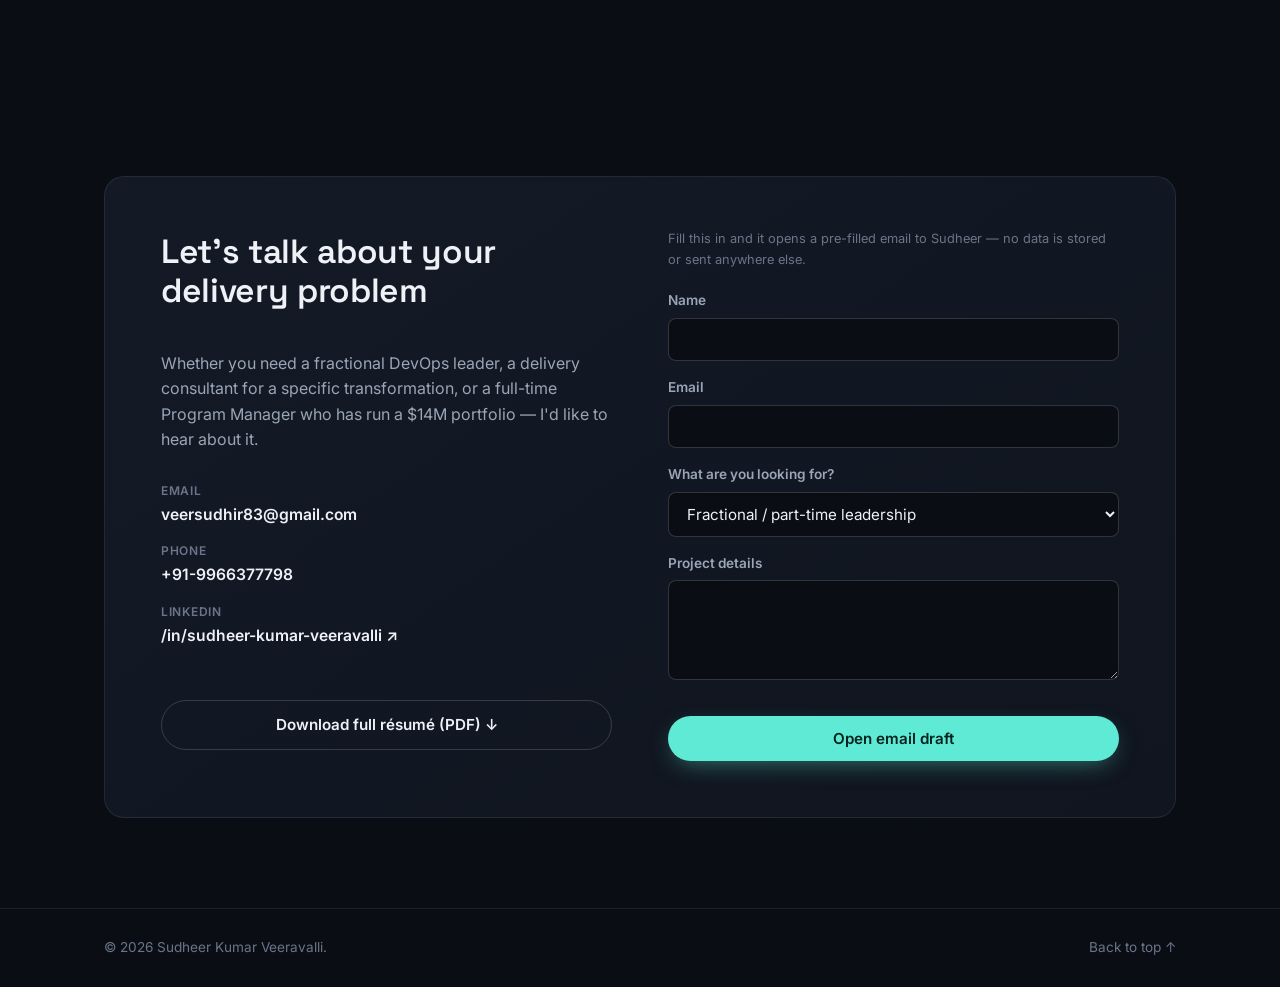
==== commit c472e8d6: "Improve portfolio accessibility and validate Pages deployment - Add JavaScript fallbacks and reduced" ====
--- a/index.html
+++ b/index.html
@@ -18,7 +18,7 @@
 <header class="site-header" id="top">
   <nav class="nav container">
     <a href="#top" class="brand">SV<span class="brand-dot">.</span></a>
-    <ul class="nav-links">
+    <ul class="nav-links" id="navLinks">
       <li><a href="#about">About</a></li>
       <li><a href="#impact">Impact</a></li>
       <li><a href="#experience">Experience</a></li>
@@ -27,7 +27,7 @@
       <li><a href="5-year-career-growth-plan.html" target="_blank">Career Growth Plan</a></li>
     </ul>
     <a href="#contact" class="btn btn-small btn-primary nav-cta">Book a call</a>
-    <button class="nav-toggle" id="navToggle" aria-label="Toggle navigation" aria-expanded="false">
+    <button class="nav-toggle" id="navToggle" aria-label="Toggle navigation" aria-expanded="false" aria-controls="navLinks" type="button">
       <span></span><span></span><span></span>
     </button>
   </nav>
@@ -93,27 +93,27 @@
     <h2 class="section-kicker reveal">Impact, in numbers</h2>
     <div class="impact-grid">
       <div class="impact-card reveal spotlight">
-        <div class="impact-number" data-count="20" data-suffix="+">0</div>
+        <div class="impact-number" data-count="20" data-suffix="+">20+</div>
         <div class="impact-label">Years leading engineering &amp; delivery</div>
       </div>
       <div class="impact-card reveal spotlight">
-        <div class="impact-number" data-count="14" data-prefix="$" data-suffix="M">0</div>
+        <div class="impact-number" data-count="14" data-prefix="$" data-suffix="M">$14M</div>
         <div class="impact-label">Portfolio revenue delivered (6 projects, 2 yrs)</div>
       </div>
       <div class="impact-card reveal spotlight">
-        <div class="impact-number" data-count="130" data-suffix="+">0</div>
+        <div class="impact-number" data-count="130" data-suffix="+">130+</div>
         <div class="impact-label">Engineers led across concurrent programs</div>
       </div>
       <div class="impact-card reveal spotlight">
-        <div class="impact-number" data-count="99.9" data-suffix="%">0</div>
+        <div class="impact-number" data-count="99.9" data-suffix="%">99.9%</div>
         <div class="impact-label">Production uptime maintained</div>
       </div>
       <div class="impact-card reveal spotlight">
-        <div class="impact-number" data-count="60" data-suffix="%">0</div>
+        <div class="impact-number" data-count="60" data-suffix="%">60%</div>
         <div class="impact-label">MTTR reduction via PagerDuty &amp; runbook automation</div>
       </div>
       <div class="impact-card reveal spotlight">
-        <div class="impact-number" data-count="40" data-suffix="%">0</div>
+        <div class="impact-number" data-count="40" data-suffix="%">40%</div>
         <div class="impact-label">Productivity gain from process automation</div>
       </div>
     </div>
@@ -346,7 +346,7 @@
             <span class="contact-detail-label">Phone</span>
             +91-9966377798
           </a>
-          <a href="https://linkedin.com/in/sudheer-kumar-veeravalli" target="_blank" rel="noopener" class="contact-detail">
+          <a href="https://www.linkedin.com/in/sudheer-kumar-veeravalli-69944514" target="_blank" rel="noopener" class="contact-detail">
             <span class="contact-detail-label">LinkedIn</span>
             /in/sudheer-kumar-veeravalli ↗
           </a>
@@ -354,15 +354,16 @@
         <a href="assets/Sudheer_Veeravalli_Resume.pdf" class="btn btn-ghost btn-full" download>Download full résumé (PDF) ↓</a>
       </div>
 
-      <form class="contact-form" id="contactForm">
+      <noscript><p>Please <a href="mailto:veersudhir83@gmail.com">email Sudheer directly</a> to discuss your project.</p></noscript>
+      <form class="contact-form" id="contactForm" hidden>
         <p class="form-note">Fill this in and it opens a pre-filled email to Sudheer — no data is stored or sent anywhere else.</p>
         <label>
           Name
-          <input type="text" name="name" required>
+          <input type="text" name="name" autocomplete="name" required>
         </label>
         <label>
           Email
-          <input type="email" name="email" required>
+          <input type="email" name="email" autocomplete="email" required>
         </label>
         <label>
           What are you looking for?
@@ -377,7 +378,7 @@
           Project details
           <textarea name="message" rows="4" required></textarea>
         </label>
-        <button type="submit" class="btn btn-primary btn-full">Send message</button>
+        <button type="submit" class="btn btn-primary btn-full">Open email draft</button>
       </form>
     </div>
   </section>
--- a/css/styles.css
+++ b/css/styles.css
@@ -559,12 +559,12 @@
 .spotlight:hover::before { opacity: 1; }
 
 /* ===== Scroll reveal ===== */
-.reveal {
+.reveal-pending {
   opacity: 0;
   transform: translateY(16px);
   transition: opacity 0.6s ease, transform 0.6s ease;
 }
-.reveal.is-visible {
+.reveal-pending.is-visible {
   opacity: 1;
   transform: translateY(0);
 }
@@ -572,7 +572,7 @@
 /* ===== Responsive ===== */
 @media (max-width: 860px) {
   .nav-links {
-    display: none;
+    display: flex;
     position: absolute;
     top: 100%;
     left: 0;
@@ -583,7 +583,12 @@
     border-bottom: 1px solid var(--border);
     padding: 8px 24px 16px;
   }
-  .nav-links.open { display: flex; }
+  .nav-ready .nav-links { display: none; }
+  .nav-ready .nav-links.open { display: flex; }
+  body:not(.nav-ready) .site-header { position: relative; }
+  body:not(.nav-ready) .nav-links { position: static; }
+  body:not(.nav-ready) .nav { flex-wrap: wrap; }
+  body:not(.nav-ready) .nav-toggle { display: none; }
   .nav-links a { display: block; padding: 12px 0; border-top: 1px solid var(--border); }
   .nav-links li:first-child a { border-top: none; }
   .nav-toggle {
@@ -625,3 +630,10 @@
     transform: scaleY(1);
   }
 }
+
+[hidden] { display: none !important; }
+:focus-visible { outline: 2px solid var(--accent); outline-offset: 4px; }
+@media (prefers-reduced-motion: reduce) {
+  html { scroll-behavior: auto; }
+  *, *::before, *::after { animation: none !important; transition: none !important; }
+}
